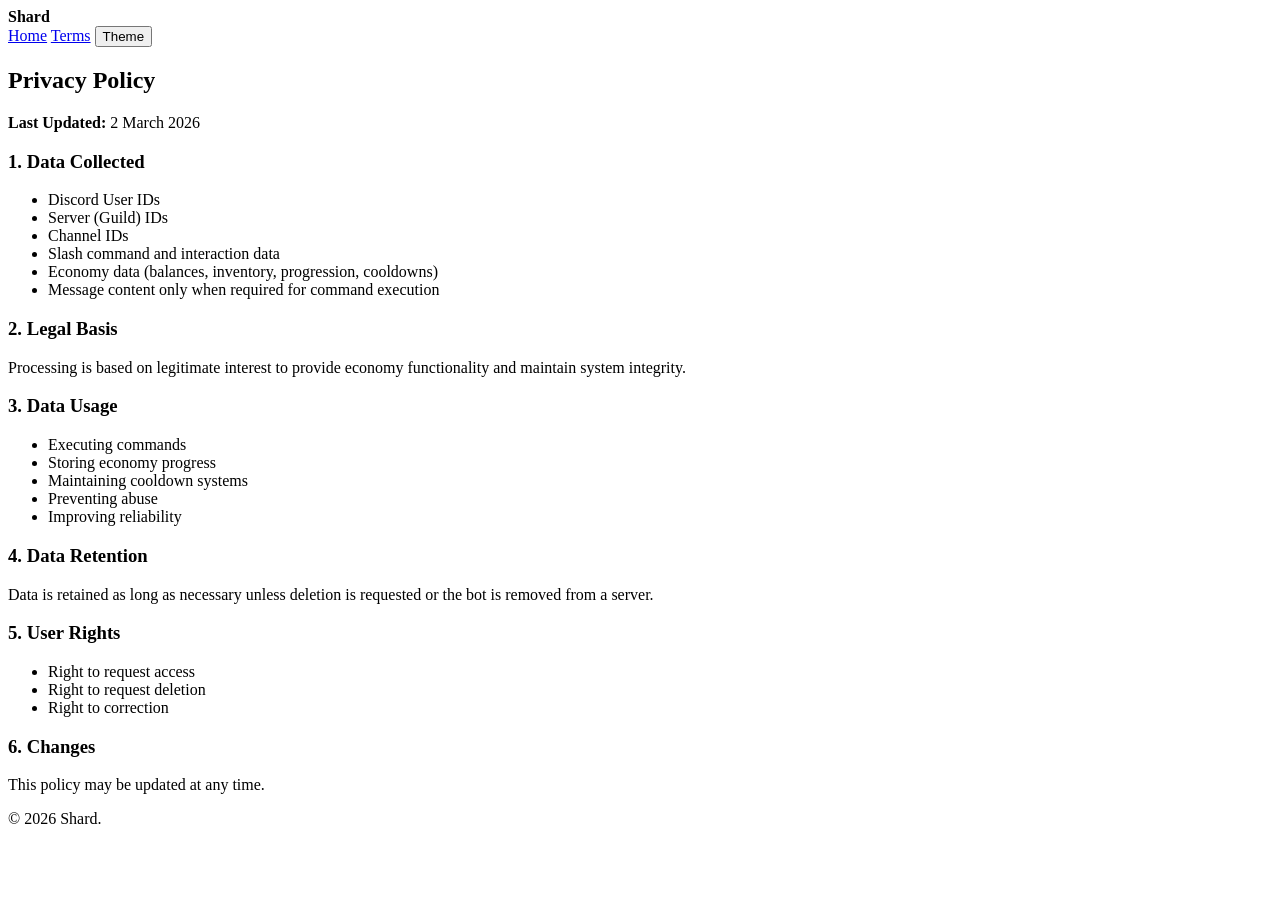
==== privacy.html @ 969f5fff "Add privacy policy page" ====
<!DOCTYPE html>
<html lang="en">
<head>
<meta charset="UTF-8">
<meta name="viewport" content="width=device-width, initial-scale=1.0">
<title>Shard • Privacy Policy</title>
<link rel="stylesheet" href="style.css">
</head>
<body>

<div class="container">
<nav>
    <strong>Shard</strong>
    <div>
        <a href="index.html">Home</a>
        <a href="terms.html">Terms</a>
        <button class="toggle">Theme</button>
    </div>
</nav>

<div class="section">
<div class="card">
<h2>Privacy Policy</h2>
<p><strong>Last Updated:</strong> 2 March 2026</p>

<h3>1. Data Collected</h3>
<ul>
<li>Discord User IDs</li>
<li>Server (Guild) IDs</li>
<li>Channel IDs</li>
<li>Slash command and interaction data</li>
<li>Economy data (balances, inventory, progression, cooldowns)</li>
<li>Message content only when required for command execution</li>
</ul>

<h3>2. Legal Basis</h3>
<p>Processing is based on legitimate interest to provide economy functionality and maintain system integrity.</p>

<h3>3. Data Usage</h3>
<ul>
<li>Executing commands</li>
<li>Storing economy progress</li>
<li>Maintaining cooldown systems</li>
<li>Preventing abuse</li>
<li>Improving reliability</li>
</ul>

<h3>4. Data Retention</h3>
<p>Data is retained as long as necessary unless deletion is requested or the bot is removed from a server.</p>

<h3>5. User Rights</h3>
<ul>
<li>Right to request access</li>
<li>Right to request deletion</li>
<li>Right to correction</li>
</ul>

<h3>6. Changes</h3>
<p>This policy may be updated at any time.</p>
</div>
</div>

<div class="footer">
    © 2026 Shard.
</div>
</div>

<script src="script.js"></script>
</body>
</html>
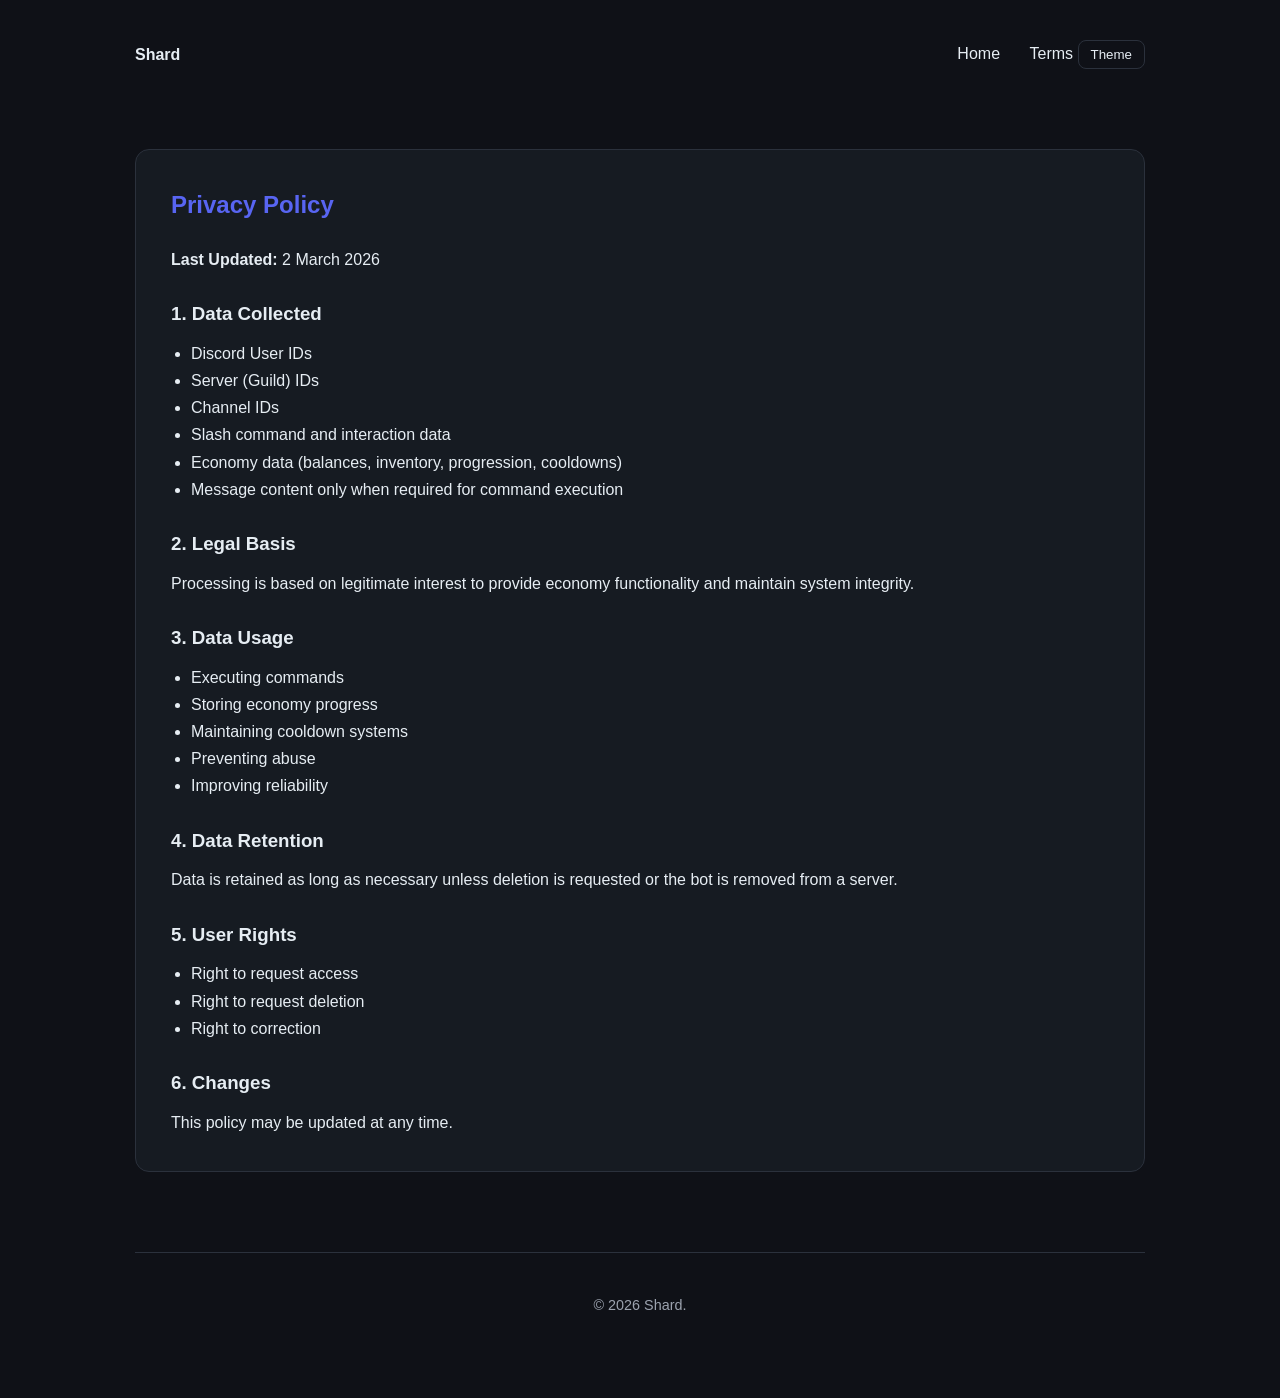
==== commit 05dcee0e: "Update privacy.html" ====
--- a/privacy.html
+++ b/privacy.html
@@ -6,7 +6,7 @@
 <title>Shard • Privacy Policy</title>
 <link rel="stylesheet" href="style.css">
 </head>
-<body>
+<body class="">
 
 <div class="container">
 <nav>
--- a/style.css
+++ b/style.css
@@ -0,0 +1,174 @@
+:root {
+    --bg: #0f1117;
+    --card: #161b22;
+    --text: #e6edf3;
+    --muted: #9ca3af;
+    --accent: #5865F2;
+    --border: #2b313c;
+}
+
+.light {
+    --bg: #ffffff;
+    --card: #f3f4f6;
+    --text: #111827;
+    --muted: #4b5563;
+    --border: #e5e7eb;
+}
+
+* {
+    margin: 0;
+    padding: 0;
+    box-sizing: border-box;
+    font-family: -apple-system, BlinkMacSystemFont, "Segoe UI", Roboto, sans-serif;
+}
+
+body {
+    background: var(--bg);
+    color: var(--text);
+    transition: 0.25s ease;
+    line-height: 1.7;
+}
+
+.container {
+    max-width: 1050px;
+    margin: auto;
+    padding: 40px 20px;
+}
+
+nav {
+    display: flex;
+    justify-content: space-between;
+    align-items: center;
+}
+
+nav a {
+    text-decoration: none;
+    color: var(--text);
+    margin-left: 25px;
+    font-weight: 500;
+}
+
+.toggle {
+    background: none;
+    border: 1px solid var(--border);
+    padding: 6px 12px;
+    border-radius: 8px;
+    cursor: pointer;
+    color: var(--text);
+}
+
+.hero {
+    text-align: center;
+    padding: 100px 20px 80px;
+}
+
+.hero h1 {
+    font-size: 3rem;
+    margin-bottom: 20px;
+}
+
+.hero p {
+    color: var(--muted);
+    max-width: 600px;
+    margin: auto;
+    margin-bottom: 30px;
+}
+
+.buttons a {
+    display: inline-block;
+    padding: 14px 26px;
+    border-radius: 10px;
+    text-decoration: none;
+    font-weight: 600;
+    margin: 8px;
+}
+
+.primary {
+    background: var(--accent);
+    color: white;
+}
+
+.secondary {
+    border: 1px solid var(--border);
+    color: var(--text);
+}
+
+.section {
+    margin-top: 80px;
+}
+
+.card {
+    background: var(--card);
+    border: 1px solid var(--border);
+    padding: 35px;
+    border-radius: 14px;
+    margin-bottom: 30px;
+}
+
+h2 {
+    margin-bottom: 20px;
+    color: var(--accent);
+}
+
+h3 {
+    margin-top: 25px;
+    margin-bottom: 10px;
+}
+
+ul {
+    margin-left: 20px;
+    margin-top: 10px;
+}
+
+.footer {
+    text-align: center;
+    padding: 40px 20px;
+    color: var(--muted);
+    font-size: 0.9rem;
+    border-top: 1px solid var(--border);
+    margin-top: 80px;
+}
+html {
+    scroll-behavior: smooth;
+}
+
+body {
+    opacity: 0;
+    transform: translateY(10px);
+    transition:
+        opacity 0.6s ease,
+        transform 0.6s ease,
+        background 0.25s ease,
+        color 0.25s ease;
+}
+
+body.loaded {
+    opacity: 1;
+    transform: translateY(0);
+}
+
+a,
+button,
+.card,
+.toggle {
+    transition:
+        transform 0.25s ease,
+        background 0.25s ease,
+        border 0.25s ease,
+        color 0.25s ease,
+        box-shadow 0.25s ease;
+}
+
+.buttons a:hover,
+.toggle:hover {
+    transform: translateY(-3px);
+}
+
+.card:hover {
+    transform: translateY(-4px);
+    box-shadow: 0 10px 30px rgba(0,0,0,0.25);
+}
+
+nav a:hover {
+    opacity: 0.7;
+}
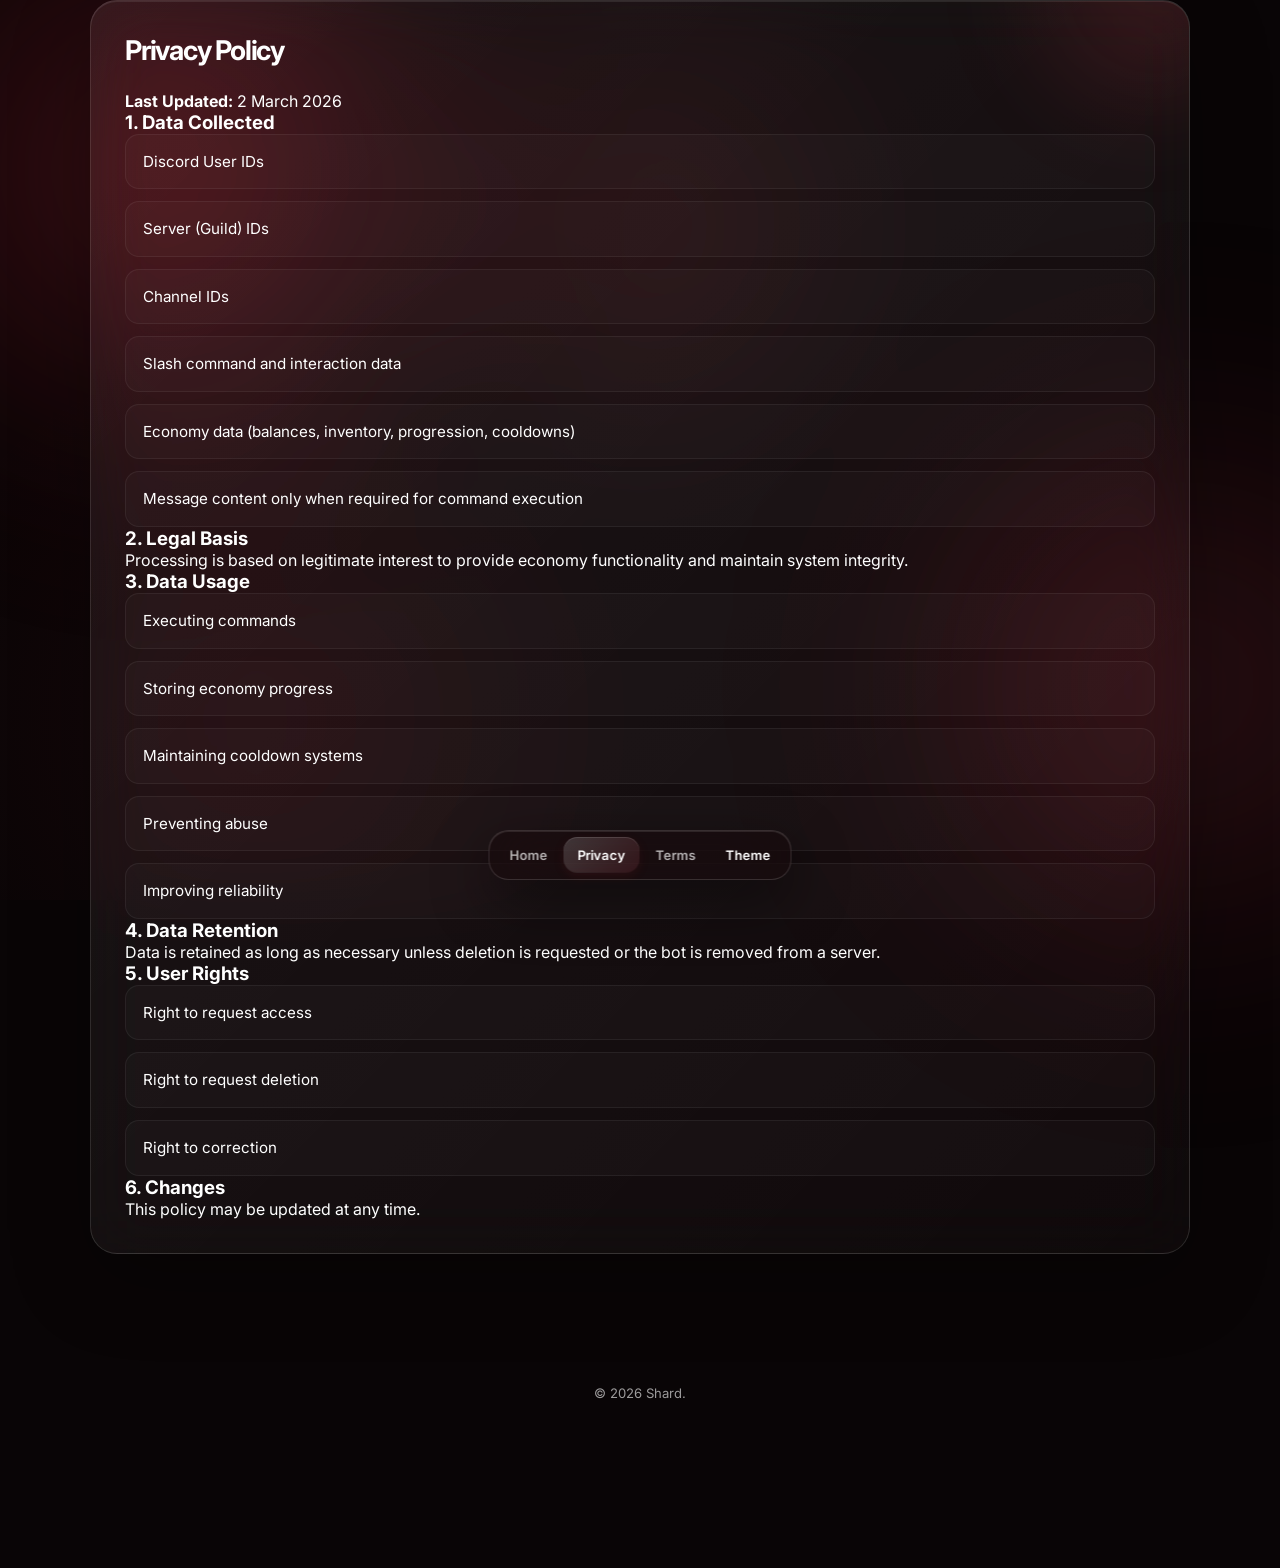
==== commit 211c6695: "Update privacy.html" ====
--- a/privacy.html
+++ b/privacy.html
@@ -11,8 +11,10 @@
 <div class="container">
 <nav>
     <strong>Shard</strong>
+
     <div>
         <a href="index.html">Home</a>
+        <a href="privacy.html">Privacy</a>
         <a href="terms.html">Terms</a>
         <button class="toggle">Theme</button>
     </div>
--- a/style.css
+++ b/style.css
@@ -1,174 +1,1093 @@
-:root {
-    --bg: #0f1117;
-    --card: #161b22;
-    --text: #e6edf3;
-    --muted: #9ca3af;
-    --accent: #5865F2;
-    --border: #2b313c;
-}
-
-.light {
-    --bg: #ffffff;
-    --card: #f3f4f6;
-    --text: #111827;
-    --muted: #4b5563;
-    --border: #e5e7eb;
-}
+@import url('https://fonts.googleapis.com/css2?family=Inter:wght@400;500;600;700;800&display=swap');
 
 * {
+    box-sizing: border-box;
     margin: 0;
     padding: 0;
-    box-sizing: border-box;
-    font-family: -apple-system, BlinkMacSystemFont, "Segoe UI", Roboto, sans-serif;
-}
-
-body {
-    background: var(--bg);
-    color: var(--text);
-    transition: 0.25s ease;
-    line-height: 1.7;
-}
-
-.container {
-    max-width: 1050px;
-    margin: auto;
-    padding: 40px 20px;
-}
-
-nav {
-    display: flex;
-    justify-content: space-between;
-    align-items: center;
-}
-
-nav a {
-    text-decoration: none;
-    color: var(--text);
-    margin-left: 25px;
-    font-weight: 500;
-}
-
-.toggle {
-    background: none;
-    border: 1px solid var(--border);
-    padding: 6px 12px;
-    border-radius: 8px;
-    cursor: pointer;
-    color: var(--text);
-}
-
-.hero {
-    text-align: center;
-    padding: 100px 20px 80px;
-}
-
-.hero h1 {
-    font-size: 3rem;
-    margin-bottom: 20px;
-}
-
-.hero p {
-    color: var(--muted);
-    max-width: 600px;
-    margin: auto;
-    margin-bottom: 30px;
-}
-
-.buttons a {
-    display: inline-block;
-    padding: 14px 26px;
-    border-radius: 10px;
-    text-decoration: none;
-    font-weight: 600;
-    margin: 8px;
-}
-
-.primary {
-    background: var(--accent);
-    color: white;
-}
-
-.secondary {
-    border: 1px solid var(--border);
-    color: var(--text);
-}
-
-.section {
-    margin-top: 80px;
-}
-
-.card {
-    background: var(--card);
-    border: 1px solid var(--border);
-    padding: 35px;
-    border-radius: 14px;
-    margin-bottom: 30px;
-}
-
-h2 {
-    margin-bottom: 20px;
-    color: var(--accent);
-}
-
-h3 {
-    margin-top: 25px;
-    margin-bottom: 10px;
-}
-
-ul {
-    margin-left: 20px;
-    margin-top: 10px;
-}
-
-.footer {
-    text-align: center;
-    padding: 40px 20px;
-    color: var(--muted);
-    font-size: 0.9rem;
-    border-top: 1px solid var(--border);
-    margin-top: 80px;
-}
+}
+
+:root {
+    --bg: #090506;
+
+    --text: #ffffff;
+    --muted: #c1b8ba;
+
+    --accent: #ff4d5f;
+    --accent-2: #ffb0b8;
+    --accent-dark: #b91f32;
+
+    --border: rgba(255, 255, 255, 0.13);
+    --nav-bg: rgba(22, 10, 12, 0.6);
+}
+
+
+/* ================================= */
+/* BASE */
+/* ================================= */
+
 html {
     scroll-behavior: smooth;
 }
 
 body {
+    min-height: 100vh;
+    overflow-x: hidden;
+
+    font-family: "Inter", sans-serif;
+    color: var(--text);
+    background: var(--bg);
+
+    -webkit-font-smoothing: antialiased;
+    text-rendering: optimizeLegibility;
+
+    transition:
+        background 0.6s ease,
+        color 0.6s ease;
+}
+
+
+/* ================================= */
+/* ANIMATED RED BACKGROUND */
+/* ================================= */
+
+body::before,
+body::after {
+    content: "";
+    position: fixed;
+
+    z-index: -3;
+
+    width: 55vw;
+    height: 55vw;
+
+    max-width: 700px;
+    max-height: 700px;
+
+    border-radius: 50%;
+
+    filter: blur(115px);
+
+    opacity: 0.7;
+    pointer-events: none;
+}
+
+body::before {
+    top: -20%;
+    left: -15%;
+
+    background: radial-gradient(
+        circle,
+        rgba(255, 58, 78, 0.42),
+        rgba(186, 30, 48, 0.2) 38%,
+        transparent 70%
+    );
+
+    animation:
+        gradientOne 15s ease-in-out infinite alternate;
+}
+
+body::after {
+    right: -20%;
+    bottom: -15%;
+
+    background: radial-gradient(
+        circle,
+        rgba(255, 110, 126, 0.28),
+        rgba(160, 26, 43, 0.17) 38%,
+        transparent 70%
+    );
+
+    animation:
+        gradientTwo 18s ease-in-out infinite alternate;
+}
+
+body {
+    background-image:
+        radial-gradient(
+            circle at 50% 25%,
+            rgba(255, 65, 84, 0.06),
+            transparent 32%
+        ),
+        radial-gradient(
+            circle at 20% 80%,
+            rgba(194, 29, 48, 0.07),
+            transparent 30%
+        );
+
+    background-attachment: fixed;
+}
+
+
+/* ================================= */
+/* CONTAINER */
+/* ================================= */
+
+.container {
+    width: min(1100px, calc(100% - 32px));
+    margin: auto;
+
+    padding-bottom: 130px;
+}
+
+
+/* ================================= */
+/* HERO */
+/* ================================= */
+
+.hero {
+    position: relative;
+
+    display: flex;
+    flex-direction: column;
+    align-items: center;
+
+    padding: 145px 20px 125px;
+
+    text-align: center;
+}
+
+.hero h1 {
+    font-size: clamp(4rem, 13vw, 8.7rem);
+
+    font-weight: 800;
+    line-height: 0.88;
+
+    letter-spacing: -0.085em;
+
+    background: linear-gradient(
+        135deg,
+        #ffffff 8%,
+        #ffe2e5 48%,
+        #ff6878 100%
+    );
+
+    -webkit-background-clip: text;
+    background-clip: text;
+    color: transparent;
+
+    animation:
+        heroTitleIn 1s 0.15s cubic-bezier(.22,1,.36,1) both,
+        titleGlow 4s 1s ease-in-out infinite alternate;
+}
+
+.hero p {
+    width: min(700px, 100%);
+
+    margin-top: 32px;
+
+    color: #ffffff;
+
+    font-size: clamp(1rem, 1.8vw, 1.12rem);
+    font-weight: 400;
+
+    line-height: 1.75;
+    letter-spacing: -0.01em;
+
+    opacity: 0.86;
+
+    animation:
+        heroFadeIn
+        0.9s
+        0.4s
+        cubic-bezier(.22,1,.36,1)
+        both;
+}
+
+
+/* ================================= */
+/* BUTTONS */
+/* ================================= */
+
+.buttons {
+    display: flex;
+    justify-content: center;
+    align-items: center;
+    flex-wrap: wrap;
+
+    gap: 12px;
+    margin-top: 35px;
+
+    animation:
+        buttonsIn
+        0.9s
+        0.6s
+        cubic-bezier(.22,1,.36,1)
+        both;
+}
+
+.buttons a {
+    position: relative;
+    isolation: isolate;
+    overflow: hidden;
+
+    display: inline-flex;
+    align-items: center;
+    justify-content: center;
+
+    min-width: 145px;
+
+    padding: 14px 21px;
+
+    border-radius: 15px;
+
+    text-decoration: none;
+
+    font-size: 0.92rem;
+    font-weight: 600;
+
+    transition:
+        transform 0.4s cubic-bezier(.22,1,.36,1),
+        box-shadow 0.4s ease,
+        background 0.4s ease;
+}
+
+.buttons a::before {
+    content: "";
+
+    position: absolute;
+    inset: -100%;
+
+    z-index: -1;
+
+    background: linear-gradient(
+        115deg,
+        transparent 35%,
+        rgba(255,255,255,0.42) 50%,
+        transparent 65%
+    );
+
+    transform: translateX(-100%) rotate(8deg);
+
+    transition:
+        transform 0.8s cubic-bezier(.22,1,.36,1);
+}
+
+.buttons a:hover::before {
+    transform: translateX(100%) rotate(8deg);
+}
+
+.primary {
+    color: #ffffff;
+
+    background: linear-gradient(
+        135deg,
+        #ff5868,
+        #d9283d
+    );
+
+    box-shadow:
+        0 8px 30px rgba(255,58,78,0.24),
+        inset 0 1px 0 rgba(255,255,255,0.45);
+}
+
+.secondary {
+    color: #ffffff;
+
+    background: rgba(255,255,255,0.055);
+
+    border: 1px solid var(--border);
+
+    backdrop-filter: blur(18px);
+    -webkit-backdrop-filter: blur(18px);
+
+    box-shadow:
+        0 8px 30px rgba(0,0,0,0.18),
+        inset 0 1px 0 rgba(255,255,255,0.08);
+}
+
+.buttons a:hover {
+    transform: translateY(-6px) scale(1.025);
+}
+
+.buttons a:active {
+    transform: translateY(-1px) scale(0.98);
+}
+
+
+/* ================================= */
+/* CARDS */
+/* ================================= */
+
+.section {
+    padding-bottom: 105px;
+}
+
+.card {
+    position: relative;
+    overflow: hidden;
+
+    padding: 34px;
+
+    border: 1px solid var(--border);
+    border-radius: 27px;
+
+    background:
+        linear-gradient(
+            135deg,
+            rgba(255,255,255,0.075),
+            rgba(255,255,255,0.025)
+        );
+
+    backdrop-filter: blur(30px) saturate(155%);
+    -webkit-backdrop-filter: blur(30px) saturate(155%);
+
+    box-shadow:
+        0 25px 80px rgba(0,0,0,0.3),
+        inset 0 1px 0 rgba(255,255,255,0.09);
+
     opacity: 0;
-    transform: translateY(10px);
+    transform: translateY(45px) scale(0.95);
+
+    transition:
+        opacity 0.9s cubic-bezier(.22,1,.36,1),
+        transform 0.9s cubic-bezier(.22,1,.36,1),
+        border-color 0.4s ease,
+        box-shadow 0.4s ease;
+}
+
+.card.visible {
+    opacity: 1;
+    transform: translateY(0) scale(1);
+}
+
+.card:hover {
+    transform: translateY(-7px) scale(1.005);
+
+    border-color: rgba(255, 92, 109, 0.25);
+
+    box-shadow:
+        0 35px 90px rgba(0,0,0,0.4),
+        inset 0 1px 0 rgba(255,255,255,0.12);
+}
+
+.card::before {
+    content: "";
+
+    position: absolute;
+
+    width: 230px;
+    height: 230px;
+
+    top: -130px;
+    right: -80px;
+
+    border-radius: 50%;
+
+    background: rgba(255, 67, 87, 0.12);
+
+    filter: blur(50px);
+
+    animation:
+        cardGlow 7s ease-in-out infinite alternate;
+}
+
+.card h2 {
+    position: relative;
+
+    margin-bottom: 23px;
+
+    color: #ffffff;
+
+    font-size: clamp(1.45rem,3vw,1.7rem);
+    font-weight: 700;
+    line-height: 1.2;
+
+    letter-spacing: -0.045em;
+}
+
+.card ul {
+    position: relative;
+
+    display: grid;
+    gap: 12px;
+
+    list-style: none;
+}
+
+.card li {
+    padding: 15px 17px;
+
+    color: #ffffff;
+
+    border: 1px solid rgba(255,255,255,0.06);
+    border-radius: 14px;
+
+    background: rgba(255,255,255,0.025);
+
+    font-size: 0.95rem;
+    line-height: 1.55;
+
+    opacity: 0;
+    transform: translateX(-20px);
+
     transition:
         opacity 0.6s ease,
-        transform 0.6s ease,
-        background 0.25s ease,
-        color 0.25s ease;
-}
-
-body.loaded {
+        transform 0.6s cubic-bezier(.22,1,.36,1),
+        background 0.3s ease;
+}
+
+.card.visible li {
     opacity: 1;
+    transform: translateX(0);
+}
+
+.card.visible li:nth-child(1) {
+    transition-delay: 0.12s;
+}
+
+.card.visible li:nth-child(2) {
+    transition-delay: 0.2s;
+}
+
+.card.visible li:nth-child(3) {
+    transition-delay: 0.28s;
+}
+
+.card.visible li:nth-child(4) {
+    transition-delay: 0.36s;
+}
+
+.card.visible li:nth-child(5) {
+    transition-delay: 0.44s;
+}
+
+.card li:hover {
+    background: rgba(255,255,255,0.07);
+    transform: translateX(7px);
+}
+
+
+/* ================================= */
+/* LEGAL PAGES */
+/* ================================= */
+
+.legal-content {
+    padding-top: 120px;
+    padding-bottom: 100px;
+
+    animation:
+        legalIn
+        .8s
+        cubic-bezier(.22,1,.36,1)
+        both;
+}
+
+.legal-content h1 {
+    margin-bottom: 34px;
+
+    color: #ffffff;
+
+    font-size: clamp(2.4rem,7vw,4.5rem);
+    line-height: 1;
+
+    letter-spacing: -0.06em;
+}
+
+.legal-content h2 {
+    margin-top: 46px;
+    margin-bottom: 16px;
+
+    color: #ffffff;
+
+    font-size: 1.3rem;
+    line-height: 1.3;
+
+    letter-spacing: -0.025em;
+}
+
+.legal-content h3 {
+    margin-top: 32px;
+    margin-bottom: 12px;
+
+    color: #ffffff;
+
+    font-size: 1.05rem;
+}
+
+.legal-content p {
+    margin: 0;
+
+    color: #ffffff;
+
+    font-size: 0.98rem;
+    line-height: 1.85;
+
+    opacity: 0.88;
+}
+
+.legal-content p + p {
+    margin-top: 20px;
+}
+
+.legal-content ul,
+.legal-content ol {
+    margin-top: 18px;
+    padding-left: 24px;
+
+    color: #ffffff;
+
+    line-height: 1.85;
+    opacity: 0.88;
+}
+
+.legal-content li + li {
+    margin-top: 10px;
+}
+
+.legal-content > * + * {
+    margin-top: 20px;
+}
+
+.legal-content h2 + p,
+.legal-content h3 + p {
+    margin-top: 0;
+}
+
+
+/* ================================= */
+/* IOS STYLE BOTTOM BAR */
+/* ================================= */
+
+nav {
+    position: fixed;
+
+    left: 50%;
+    bottom: 20px;
+
+    z-index: 100;
+
+    width: max-content;
+    max-width: calc(100% - 24px);
+
+    padding: 6px;
+
+    transform: translateX(-50%);
+
+    border: 1px solid rgba(255,255,255,0.14);
+    border-radius: 20px;
+
+    background: var(--nav-bg);
+
+    backdrop-filter:
+        blur(30px)
+        saturate(180%);
+
+    -webkit-backdrop-filter:
+        blur(30px)
+        saturate(180%);
+
+    box-shadow:
+        0 20px 60px rgba(0,0,0,0.48),
+        inset 0 1px 0 rgba(255,255,255,0.1);
+
+    animation:
+        navBottomIn
+        .9s
+        .2s
+        cubic-bezier(.22,1,.36,1)
+        both;
+
+    touch-action: none;
+
+    user-select: none;
+    -webkit-user-select: none;
+}
+
+nav strong {
+    display: none;
+}
+
+nav > div {
+    position: relative;
+
+    display: flex;
+    align-items: center;
+
+    gap: 2px;
+}
+
+
+/* Slider */
+
+nav > div::before {
+    content: "";
+
+    position: absolute;
+
+    top: 0;
+    left: var(--slider-left, 0px);
+
+    width: var(--slider-width, 0px);
+    height: 100%;
+
+    border-radius: 14px;
+
+    background:
+        linear-gradient(
+            135deg,
+            rgba(255,255,255,0.17),
+            rgba(255,90,110,0.12)
+        );
+
+    box-shadow:
+        inset 0 1px 0 rgba(255,255,255,0.12),
+        inset 0 -1px 0 rgba(0,0,0,0.12),
+        0 3px 12px rgba(255,50,70,0.08);
+
+    transition:
+        left .5s cubic-bezier(.22,1,.36,1),
+        width .5s cubic-bezier(.22,1,.36,1),
+        transform .28s cubic-bezier(.22,1,.36,1);
+}
+
+nav.dragging > div::before {
+    transition:
+        left .045s linear,
+        width .045s linear;
+
+    transform: scaleY(.87);
+}
+
+nav.dragging {
+    box-shadow:
+        0 24px 65px rgba(0,0,0,.55),
+        0 0 30px rgba(255,50,70,.08),
+        inset 0 1px 0 rgba(255,255,255,.12);
+}
+
+nav a,
+.toggle {
+    position: relative;
+    z-index: 2;
+
+    padding: 10px 14px;
+
+    border: 0;
+    border-radius: 14px;
+
+    outline: none;
+
+    color: #ffffff;
+    background: transparent;
+
+    font-family: inherit;
+    font-size: .82rem;
+    font-weight: 600;
+
+    text-decoration: none;
+
+    white-space: nowrap;
+
+    cursor: pointer;
+
+    -webkit-tap-highlight-color: transparent;
+
+    transition:
+        color .25s ease,
+        transform .25s cubic-bezier(.22,1,.36,1);
+}
+
+nav a {
+    opacity: .68;
+}
+
+nav a.active {
+    color: #ffffff;
+    opacity: 1;
+}
+
+nav a:hover,
+.toggle:hover {
+    color: #ffffff;
+}
+
+
+/* ================================= */
+/* PAGE TRANSITION */
+/* ================================= */
+
+body.page-leaving {
+    pointer-events: none;
+}
+
+body.page-leaving .container {
+    animation:
+        pageOut
+        .42s
+        cubic-bezier(.55,0,.9,.35)
+        forwards;
+}
+
+
+/* ================================= */
+/* FOOTER */
+/* ================================= */
+
+.footer {
+    padding: 25px 0 35px;
+
+    text-align: center;
+
+    color: #ffffff;
+
+    font-size: .82rem;
+    line-height: 1.5;
+
+    opacity: 0.58;
+
+    transform: translateY(20px);
+
+    transition:
+        opacity .8s ease,
+        transform .8s ease;
+}
+
+.footer.visible {
+    opacity: 0.6;
     transform: translateY(0);
 }
 
-a,
-button,
-.card,
-.toggle {
-    transition:
-        transform 0.25s ease,
-        background 0.25s ease,
-        border 0.25s ease,
-        color 0.25s ease,
-        box-shadow 0.25s ease;
-}
-
-.buttons a:hover,
-.toggle:hover {
-    transform: translateY(-3px);
-}
-
-.card:hover {
-    transform: translateY(-4px);
-    box-shadow: 0 10px 30px rgba(0,0,0,0.25);
-}
-
-nav a:hover {
-    opacity: 0.7;
+
+/* ================================= */
+/* LIGHT THEME */
+/* ================================= */
+
+body.light {
+    --bg: #f8eded;
+    --text: #ffffff;
+    --muted: #ffffff;
+
+    --accent: #d92f45;
+    --accent-2: #ff9aa6;
+    --accent-dark: #9d172a;
+
+    --border: rgba(255,255,255,0.7);
+    --nav-bg: rgba(92, 25, 32, 0.32);
+
+    color: #ffffff;
+
+    background:
+        radial-gradient(
+            circle at 50% 25%,
+            rgba(255,70,90,.15),
+            transparent 35%
+        ),
+        #210b0f;
+}
+
+body.light::before {
+    background:
+        radial-gradient(
+            circle,
+            rgba(255,80,100,.4),
+            rgba(190,30,50,.14) 40%,
+            transparent 70%
+        );
+}
+
+body.light::after {
+    background:
+        radial-gradient(
+            circle,
+            rgba(255,170,180,.42),
+            rgba(160,40,55,.15) 40%,
+            transparent 70%
+        );
+}
+
+body.light .hero h1 {
+    background: linear-gradient(
+        135deg,
+        #ffffff,
+        #ffd8dd 48%,
+        #ff8b99
+    );
+
+    -webkit-background-clip: text;
+    background-clip: text;
+}
+
+body.light .card {
+    background:
+        linear-gradient(
+            135deg,
+            rgba(255,255,255,.12),
+            rgba(255,255,255,.055)
+        );
+}
+
+body.light nav > div::before {
+    background:
+        linear-gradient(
+            135deg,
+            rgba(255,255,255,.2),
+            rgba(255,95,115,.12)
+        );
+}
+
+
+/* ================================= */
+/* KEYFRAMES */
+/* ================================= */
+
+@keyframes navBottomIn {
+    from {
+        opacity: 0;
+        transform:
+            translate(-50%,35px)
+            scale(.9);
+    }
+
+    to {
+        opacity: 1;
+        transform:
+            translate(-50%,0)
+            scale(1);
+    }
+}
+
+@keyframes heroTitleIn {
+    from {
+        opacity: 0;
+        transform:
+            translateY(45px)
+            scale(.9);
+
+        filter: blur(10px);
+    }
+
+    to {
+        opacity: 1;
+        transform:
+            translateY(0)
+            scale(1);
+
+        filter: blur(0);
+    }
+}
+
+@keyframes heroFadeIn {
+    from {
+        opacity: 0;
+        transform: translateY(22px);
+        filter: blur(5px);
+    }
+
+    to {
+        opacity: .86;
+        transform: translateY(0);
+        filter: blur(0);
+    }
+}
+
+@keyframes buttonsIn {
+    from {
+        opacity: 0;
+        transform:
+            translateY(25px)
+            scale(.95);
+    }
+
+    to {
+        opacity: 1;
+        transform:
+            translateY(0)
+            scale(1);
+    }
+}
+
+@keyframes legalIn {
+    from {
+        opacity: 0;
+        transform:
+            translateY(25px)
+            scale(.985);
+
+        filter: blur(5px);
+    }
+
+    to {
+        opacity: 1;
+        transform:
+            translateY(0)
+            scale(1);
+
+        filter: blur(0);
+    }
+}
+
+@keyframes titleGlow {
+    from {
+        filter:
+            drop-shadow(
+                0 0 0
+                rgba(255,60,80,0)
+            );
+    }
+
+    to {
+        filter:
+            drop-shadow(
+                0 0 38px
+                rgba(255,60,80,.2)
+            );
+    }
+}
+
+@keyframes gradientOne {
+    0% {
+        transform:
+            translate(0,0)
+            scale(1);
+    }
+
+    35% {
+        transform:
+            translate(20vw,10vh)
+            scale(1.15);
+    }
+
+    70% {
+        transform:
+            translate(5vw,35vh)
+            scale(.9);
+    }
+
+    100% {
+        transform:
+            translate(25vw,20vh)
+            scale(1.12);
+    }
+}
+
+@keyframes gradientTwo {
+    0% {
+        transform:
+            translate(0,0)
+            scale(1);
+    }
+
+    40% {
+        transform:
+            translate(-20vw,-15vh)
+            scale(1.2);
+    }
+
+    75% {
+        transform:
+            translate(-5vw,-30vh)
+            scale(.95);
+    }
+
+    100% {
+        transform:
+            translate(-25vw,-10vh)
+            scale(1.1);
+    }
+}
+
+@keyframes cardGlow {
+    from {
+        transform: translate(0,0);
+        opacity: .6;
+    }
+
+    to {
+        transform: translate(-50px,35px);
+        opacity: 1;
+    }
+}
+
+@keyframes pageOut {
+    from {
+        opacity: 1;
+        transform: translateY(0);
+    }
+
+    to {
+        opacity: 0;
+        transform: translateY(-12px);
+    }
+}
+
+
+/* ================================= */
+/* MOBILE */
+/* ================================= */
+
+@media (max-width: 600px) {
+
+    .container {
+        width: min(100% - 20px, 1100px);
+        padding-bottom: 120px;
+    }
+
+    .hero {
+        padding: 115px 8px 90px;
+    }
+
+    .hero h1 {
+        font-size: clamp(4rem,22vw,6rem);
+    }
+
+    .hero p {
+        font-size: .96rem;
+        line-height: 1.7;
+    }
+
+    .buttons {
+        width: 100%;
+        flex-direction: column;
+    }
+
+    .buttons a {
+        width: 100%;
+    }
+
+    .card {
+        padding: 24px;
+        border-radius: 22px;
+    }
+
+    .legal-content {
+        padding-top: 90px;
+    }
+
+    .legal-content h1 {
+        margin-bottom: 28px;
+    }
+
+    .legal-content h2 {
+        margin-top: 38px;
+    }
+
+    nav {
+        bottom: 13px;
+    }
+
+    nav a,
+    .toggle {
+        padding: 9px 10px;
+        font-size: .74rem;
+    }
+}
+
+
+/* ================================= */
+/* REDUCED MOTION */
+/* ================================= */
+
+@media (prefers-reduced-motion: reduce) {
+
+    html {
+        scroll-behavior: auto;
+    }
+
+    *,
+    *::before,
+    *::after {
+        animation-duration: .01ms !important;
+        animation-iteration-count: 1 !important;
+        transition-duration: .01ms !important;
+    }
 }
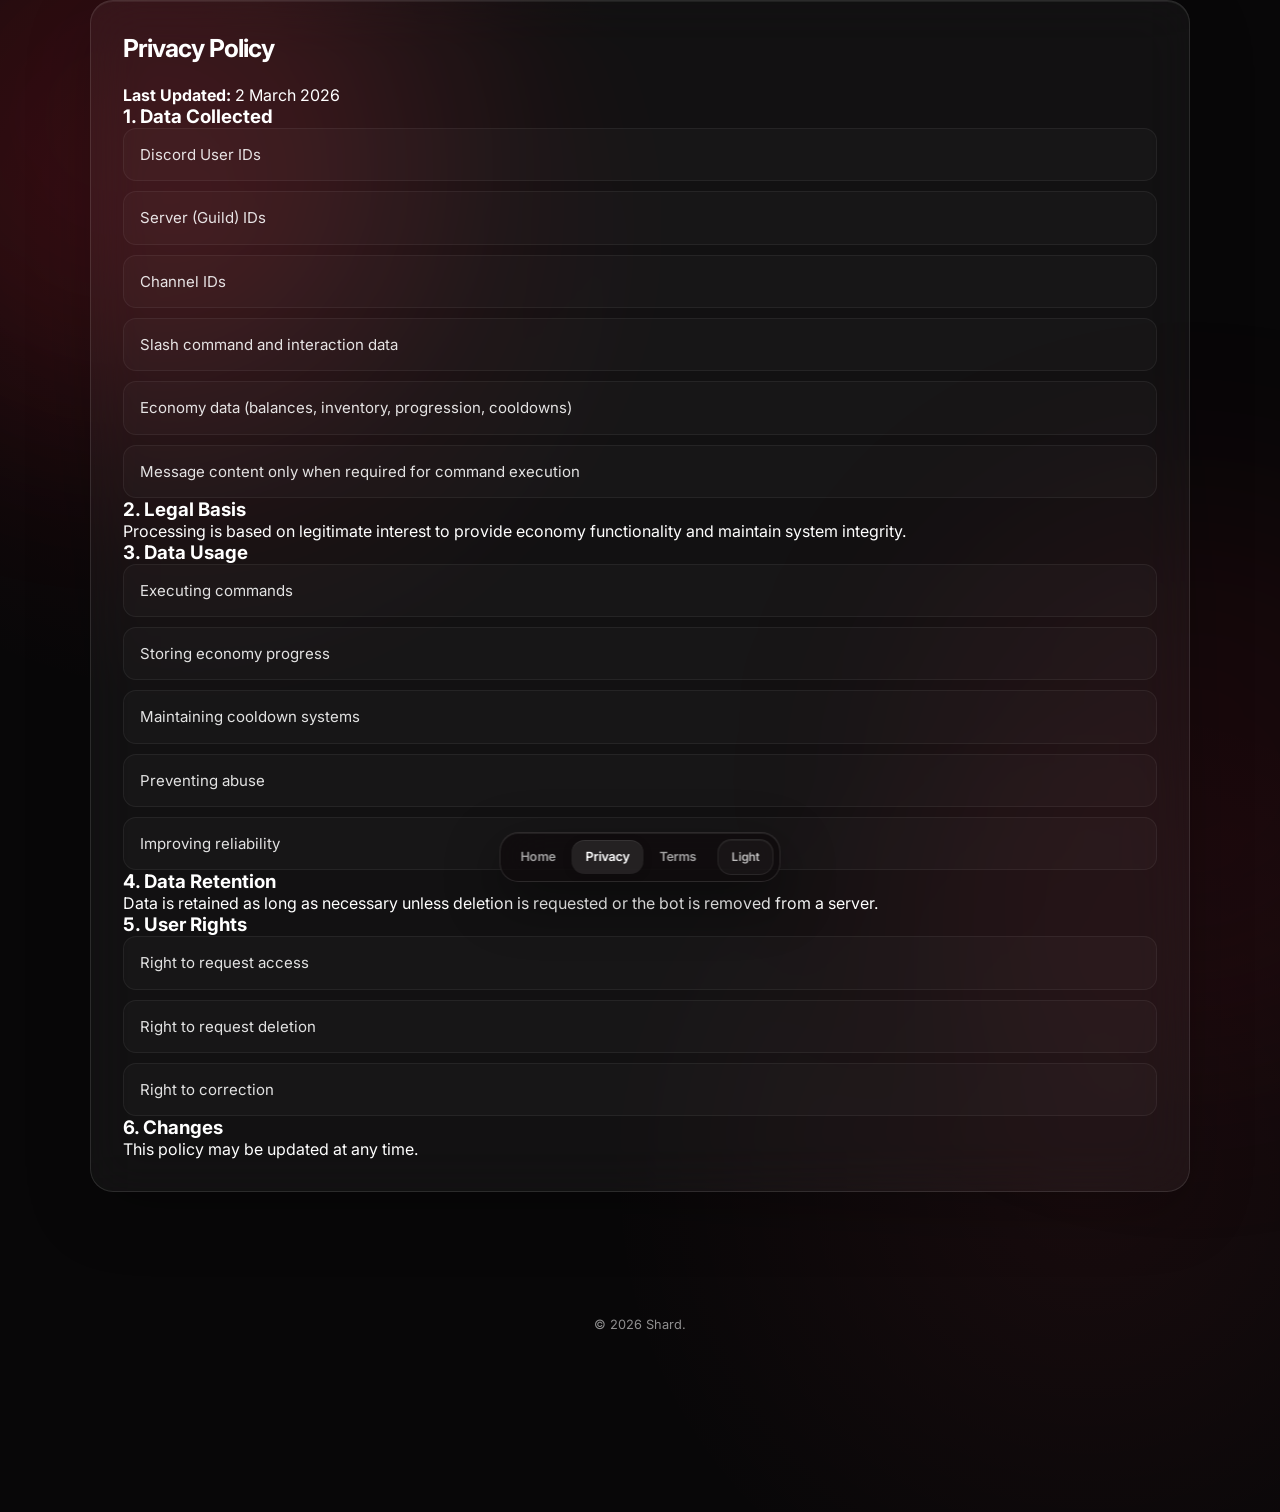
==== commit 034b3a79: "Update privacy.html" ====
--- a/privacy.html
+++ b/privacy.html
@@ -12,11 +12,14 @@
 <nav>
     <strong>Shard</strong>
 
-    <div>
+    <div class="nav-pages">
         <a href="index.html">Home</a>
         <a href="privacy.html">Privacy</a>
         <a href="terms.html">Terms</a>
-        <button class="toggle">Theme</button>
+    </div>
+
+    <div class="theme-pill">
+        <button class="theme-button">Light</button>
     </div>
 </nav>
 
--- a/style.css
+++ b/style.css
@@ -7,23 +7,22 @@
 }
 
 :root {
-    --bg: #090506;
+    --bg: #080708;
+    --surface: rgba(255, 255, 255, 0.045);
+    --surface-hover: rgba(255, 255, 255, 0.075);
+    --border: rgba(255, 255, 255, 0.11);
 
     --text: #ffffff;
-    --muted: #c1b8ba;
-
-    --accent: #ff4d5f;
-    --accent-2: #ffb0b8;
-    --accent-dark: #b91f32;
-
-    --border: rgba(255, 255, 255, 0.13);
-    --nav-bg: rgba(22, 10, 12, 0.6);
-}
-
-
-/* ================================= */
-/* BASE */
-/* ================================= */
+    --muted: rgba(255, 255, 255, 0.72);
+
+    --red: #ff465a;
+    --red-light: #ff8d9a;
+    --red-dark: #c52539;
+
+    --nav-bg: rgba(15, 11, 12, 0.72);
+
+    --ease: cubic-bezier(.22, 1, .36, 1);
+}
 
 html {
     scroll-behavior: smooth;
@@ -33,191 +32,165 @@
     min-height: 100vh;
     overflow-x: hidden;
 
+    color: var(--text);
     font-family: "Inter", sans-serif;
-    color: var(--text);
-    background: var(--bg);
+
+    background:
+        radial-gradient(
+            circle at 15% 15%,
+            rgba(255, 58, 78, 0.10),
+            transparent 28%
+        ),
+        radial-gradient(
+            circle at 85% 78%,
+            rgba(255, 78, 96, 0.07),
+            transparent 30%
+        ),
+        var(--bg);
 
     -webkit-font-smoothing: antialiased;
     text-rendering: optimizeLegibility;
 
     transition:
-        background 0.6s ease,
-        color 0.6s ease;
-}
-
-
-/* ================================= */
-/* ANIMATED RED BACKGROUND */
-/* ================================= */
+        background .45s ease,
+        color .45s ease;
+}
 
 body::before,
 body::after {
     content: "";
     position: fixed;
-
-    z-index: -3;
-
-    width: 55vw;
-    height: 55vw;
-
-    max-width: 700px;
-    max-height: 700px;
+    z-index: -2;
+
+    width: 44vw;
+    height: 44vw;
+
+    max-width: 620px;
+    max-height: 620px;
 
     border-radius: 50%;
+    pointer-events: none;
 
     filter: blur(115px);
-
-    opacity: 0.7;
-    pointer-events: none;
+    opacity: .55;
 }
 
 body::before {
-    top: -20%;
-    left: -15%;
-
-    background: radial-gradient(
-        circle,
-        rgba(255, 58, 78, 0.42),
-        rgba(186, 30, 48, 0.2) 38%,
-        transparent 70%
-    );
+    top: -18%;
+    left: -12%;
+
+    background: rgba(255, 45, 66, .22);
 
     animation:
-        gradientOne 15s ease-in-out infinite alternate;
+        floatRedOne
+        17s
+        ease-in-out
+        infinite alternate;
 }
 
 body::after {
-    right: -20%;
-    bottom: -15%;
-
-    background: radial-gradient(
-        circle,
-        rgba(255, 110, 126, 0.28),
-        rgba(160, 26, 43, 0.17) 38%,
-        transparent 70%
-    );
+    right: -15%;
+    bottom: -18%;
+
+    background: rgba(205, 35, 55, .16);
 
     animation:
-        gradientTwo 18s ease-in-out infinite alternate;
-}
-
-body {
-    background-image:
-        radial-gradient(
-            circle at 50% 25%,
-            rgba(255, 65, 84, 0.06),
-            transparent 32%
-        ),
-        radial-gradient(
-            circle at 20% 80%,
-            rgba(194, 29, 48, 0.07),
-            transparent 30%
-        );
-
-    background-attachment: fixed;
-}
-
-
-/* ================================= */
-/* CONTAINER */
-/* ================================= */
+        floatRedTwo
+        20s
+        ease-in-out
+        infinite alternate;
+}
 
 .container {
     width: min(1100px, calc(100% - 32px));
     margin: auto;
-
-    padding-bottom: 130px;
-}
-
-
-/* ================================= */
-/* HERO */
-/* ================================= */
+    padding-bottom: 145px;
+}
+
+
+/* =========================================
+   HERO
+========================================= */
 
 .hero {
-    position: relative;
+    min-height: 760px;
 
     display: flex;
     flex-direction: column;
+    justify-content: center;
     align-items: center;
 
-    padding: 145px 20px 125px;
+    padding: 120px 20px 100px;
 
     text-align: center;
 }
 
 .hero h1 {
-    font-size: clamp(4rem, 13vw, 8.7rem);
-
+    font-size: clamp(4.2rem, 13vw, 8.5rem);
     font-weight: 800;
-    line-height: 0.88;
-
-    letter-spacing: -0.085em;
-
-    background: linear-gradient(
-        135deg,
-        #ffffff 8%,
-        #ffe2e5 48%,
-        #ff6878 100%
-    );
+    line-height: .9;
+    letter-spacing: -.085em;
+
+    background:
+        linear-gradient(
+            135deg,
+            #ffffff 10%,
+            #ffffff 48%,
+            #ff737f 100%
+        );
 
     -webkit-background-clip: text;
     background-clip: text;
     color: transparent;
 
     animation:
-        heroTitleIn 1s 0.15s cubic-bezier(.22,1,.36,1) both,
-        titleGlow 4s 1s ease-in-out infinite alternate;
+        heroIn
+        .9s
+        var(--ease)
+        both;
 }
 
 .hero p {
-    width: min(700px, 100%);
-
-    margin-top: 32px;
-
-    color: #ffffff;
-
-    font-size: clamp(1rem, 1.8vw, 1.12rem);
-    font-weight: 400;
-
-    line-height: 1.75;
-    letter-spacing: -0.01em;
-
-    opacity: 0.86;
+    width: min(680px, 100%);
+
+    margin-top: 30px;
+
+    color: var(--muted);
+
+    font-size: clamp(.98rem, 1.7vw, 1.08rem);
+    line-height: 1.8;
+    letter-spacing: -.01em;
 
     animation:
-        heroFadeIn
-        0.9s
-        0.4s
-        cubic-bezier(.22,1,.36,1)
+        fadeUp
+        .8s
+        .18s
+        var(--ease)
         both;
 }
 
 
-/* ================================= */
-/* BUTTONS */
-/* ================================= */
+/* =========================================
+   BUTTONS
+========================================= */
 
 .buttons {
     display: flex;
     justify-content: center;
-    align-items: center;
-    flex-wrap: wrap;
-
     gap: 12px;
-    margin-top: 35px;
+
+    margin-top: 34px;
 
     animation:
-        buttonsIn
-        0.9s
-        0.6s
-        cubic-bezier(.22,1,.36,1)
+        fadeUp
+        .8s
+        .3s
+        var(--ease)
         both;
 }
 
 .buttons a {
     position: relative;
-    isolation: isolate;
     overflow: hidden;
 
     display: inline-flex;
@@ -225,281 +198,275 @@
     justify-content: center;
 
     min-width: 145px;
-
-    padding: 14px 21px;
-
-    border-radius: 15px;
-
+    padding: 13px 20px;
+
+    border-radius: 14px;
+
+    color: #fff;
     text-decoration: none;
 
-    font-size: 0.92rem;
+    font-size: .9rem;
     font-weight: 600;
 
     transition:
-        transform 0.4s cubic-bezier(.22,1,.36,1),
-        box-shadow 0.4s ease,
-        background 0.4s ease;
+        transform .3s var(--ease),
+        box-shadow .3s ease,
+        background .3s ease;
 }
 
 .buttons a::before {
     content: "";
 
     position: absolute;
-    inset: -100%;
-
-    z-index: -1;
-
-    background: linear-gradient(
-        115deg,
-        transparent 35%,
-        rgba(255,255,255,0.42) 50%,
-        transparent 65%
-    );
-
-    transform: translateX(-100%) rotate(8deg);
+    inset: 0;
+
+    background:
+        linear-gradient(
+            110deg,
+            transparent 25%,
+            rgba(255,255,255,.22) 50%,
+            transparent 75%
+        );
+
+    transform: translateX(-120%);
 
     transition:
-        transform 0.8s cubic-bezier(.22,1,.36,1);
+        transform .7s var(--ease);
 }
 
 .buttons a:hover::before {
-    transform: translateX(100%) rotate(8deg);
+    transform: translateX(120%);
+}
+
+.buttons a:hover {
+    transform: translateY(-4px);
+}
+
+.buttons a:active {
+    transform: scale(.97);
 }
 
 .primary {
-    color: #ffffff;
-
-    background: linear-gradient(
-        135deg,
-        #ff5868,
-        #d9283d
-    );
+    background:
+        linear-gradient(
+            135deg,
+            #ff5265,
+            #d82c40
+        );
 
     box-shadow:
-        0 8px 30px rgba(255,58,78,0.24),
-        inset 0 1px 0 rgba(255,255,255,0.45);
+        0 9px 28px rgba(255,56,77,.18),
+        inset 0 1px 0 rgba(255,255,255,.35);
 }
 
 .secondary {
-    color: #ffffff;
-
-    background: rgba(255,255,255,0.055);
-
     border: 1px solid var(--border);
+
+    background: rgba(255,255,255,.045);
 
     backdrop-filter: blur(18px);
     -webkit-backdrop-filter: blur(18px);
 
     box-shadow:
-        0 8px 30px rgba(0,0,0,0.18),
-        inset 0 1px 0 rgba(255,255,255,0.08);
-}
-
-.buttons a:hover {
-    transform: translateY(-6px) scale(1.025);
-}
-
-.buttons a:active {
-    transform: translateY(-1px) scale(0.98);
-}
-
-
-/* ================================= */
-/* CARDS */
-/* ================================= */
+        0 9px 28px rgba(0,0,0,.18),
+        inset 0 1px 0 rgba(255,255,255,.07);
+}
+
+.secondary:hover {
+    background: rgba(255,255,255,.075);
+}
+
+
+/* =========================================
+   CARDS
+========================================= */
 
 .section {
-    padding-bottom: 105px;
+    padding-bottom: 100px;
 }
 
 .card {
     position: relative;
     overflow: hidden;
 
-    padding: 34px;
+    padding: 32px;
 
     border: 1px solid var(--border);
-    border-radius: 27px;
-
-    background:
-        linear-gradient(
-            135deg,
-            rgba(255,255,255,0.075),
-            rgba(255,255,255,0.025)
-        );
-
-    backdrop-filter: blur(30px) saturate(155%);
-    -webkit-backdrop-filter: blur(30px) saturate(155%);
+    border-radius: 23px;
+
+    background:
+        rgba(255,255,255,.042);
+
+    backdrop-filter: blur(26px);
+    -webkit-backdrop-filter: blur(26px);
 
     box-shadow:
-        0 25px 80px rgba(0,0,0,0.3),
-        inset 0 1px 0 rgba(255,255,255,0.09);
+        0 20px 65px rgba(0,0,0,.24),
+        inset 0 1px 0 rgba(255,255,255,.065);
 
     opacity: 0;
-    transform: translateY(45px) scale(0.95);
+
+    transform:
+        translateY(35px)
+        scale(.97);
 
     transition:
-        opacity 0.9s cubic-bezier(.22,1,.36,1),
-        transform 0.9s cubic-bezier(.22,1,.36,1),
-        border-color 0.4s ease,
-        box-shadow 0.4s ease;
+        opacity .75s var(--ease),
+        transform .75s var(--ease),
+        border-color .3s ease,
+        background .3s ease,
+        box-shadow .3s ease;
 }
 
 .card.visible {
     opacity: 1;
-    transform: translateY(0) scale(1);
+
+    transform:
+        translateY(0)
+        scale(1);
 }
 
 .card:hover {
-    transform: translateY(-7px) scale(1.005);
-
-    border-color: rgba(255, 92, 109, 0.25);
+    border-color:
+        rgba(255,81,99,.2);
+
+    background:
+        rgba(255,255,255,.052);
 
     box-shadow:
-        0 35px 90px rgba(0,0,0,0.4),
-        inset 0 1px 0 rgba(255,255,255,0.12);
-}
-
-.card::before {
-    content: "";
-
-    position: absolute;
-
-    width: 230px;
-    height: 230px;
-
-    top: -130px;
-    right: -80px;
-
-    border-radius: 50%;
-
-    background: rgba(255, 67, 87, 0.12);
-
-    filter: blur(50px);
-
-    animation:
-        cardGlow 7s ease-in-out infinite alternate;
+        0 28px 75px rgba(0,0,0,.3),
+        inset 0 1px 0 rgba(255,255,255,.08);
 }
 
 .card h2 {
-    position: relative;
-
-    margin-bottom: 23px;
-
-    color: #ffffff;
-
-    font-size: clamp(1.45rem,3vw,1.7rem);
+    color: #fff;
+
+    margin-bottom: 21px;
+
+    font-size: 1.55rem;
     font-weight: 700;
-    line-height: 1.2;
-
-    letter-spacing: -0.045em;
+    line-height: 1.25;
+
+    letter-spacing: -.04em;
 }
 
 .card ul {
-    position: relative;
-
     display: grid;
-    gap: 12px;
+    gap: 10px;
 
     list-style: none;
 }
 
 .card li {
-    padding: 15px 17px;
-
-    color: #ffffff;
-
-    border: 1px solid rgba(255,255,255,0.06);
-    border-radius: 14px;
-
-    background: rgba(255,255,255,0.025);
-
-    font-size: 0.95rem;
+    padding: 14px 16px;
+
+    color: rgba(255,255,255,.88);
+
+    border:
+        1px solid rgba(255,255,255,.055);
+
+    border-radius: 13px;
+
+    background:
+        rgba(255,255,255,.022);
+
+    font-size: .94rem;
     line-height: 1.55;
 
     opacity: 0;
-    transform: translateX(-20px);
+    transform: translateY(12px);
 
     transition:
-        opacity 0.6s ease,
-        transform 0.6s cubic-bezier(.22,1,.36,1),
-        background 0.3s ease;
+        opacity .5s ease,
+        transform .5s var(--ease),
+        background .25s ease;
 }
 
 .card.visible li {
     opacity: 1;
-    transform: translateX(0);
+    transform: translateY(0);
 }
 
 .card.visible li:nth-child(1) {
-    transition-delay: 0.12s;
+    transition-delay: .08s;
 }
 
 .card.visible li:nth-child(2) {
-    transition-delay: 0.2s;
+    transition-delay: .15s;
 }
 
 .card.visible li:nth-child(3) {
-    transition-delay: 0.28s;
+    transition-delay: .22s;
 }
 
 .card.visible li:nth-child(4) {
-    transition-delay: 0.36s;
+    transition-delay: .29s;
 }
 
 .card.visible li:nth-child(5) {
-    transition-delay: 0.44s;
+    transition-delay: .36s;
 }
 
 .card li:hover {
-    background: rgba(255,255,255,0.07);
-    transform: translateX(7px);
-}
-
-
-/* ================================= */
-/* LEGAL PAGES */
-/* ================================= */
+    background:
+        rgba(255,255,255,.055);
+}
+
+
+/* =========================================
+   LEGAL
+========================================= */
 
 .legal-content {
-    padding-top: 120px;
-    padding-bottom: 100px;
+    width: min(850px, 100%);
+
+    margin: auto;
+
+    padding:
+        115px
+        0
+        100px;
 
     animation:
         legalIn
-        .8s
-        cubic-bezier(.22,1,.36,1)
+        .75s
+        var(--ease)
         both;
 }
 
 .legal-content h1 {
     margin-bottom: 34px;
 
-    color: #ffffff;
-
-    font-size: clamp(2.4rem,7vw,4.5rem);
+    color: #fff;
+
+    font-size:
+        clamp(
+            2.5rem,
+            7vw,
+            4.4rem
+        );
+
     line-height: 1;
-
-    letter-spacing: -0.06em;
+    letter-spacing: -.065em;
 }
 
 .legal-content h2 {
-    margin-top: 46px;
-    margin-bottom: 16px;
-
-    color: #ffffff;
-
-    font-size: 1.3rem;
+    margin-top: 44px;
+    margin-bottom: 15px;
+
+    color: #fff;
+
+    font-size: 1.25rem;
     line-height: 1.3;
 
-    letter-spacing: -0.025em;
+    letter-spacing: -.025em;
 }
 
 .legal-content h3 {
-    margin-top: 32px;
-    margin-bottom: 12px;
-
-    color: #ffffff;
+    margin-top: 30px;
+    margin-bottom: 11px;
+
+    color: #fff;
 
     font-size: 1.05rem;
 }
@@ -507,175 +474,182 @@
 .legal-content p {
     margin: 0;
 
-    color: #ffffff;
-
-    font-size: 0.98rem;
-    line-height: 1.85;
-
-    opacity: 0.88;
+    color: rgba(255,255,255,.86);
+
+    font-size: .97rem;
+    line-height: 1.9;
 }
 
 .legal-content p + p {
-    margin-top: 20px;
+    margin-top: 22px;
 }
 
 .legal-content ul,
 .legal-content ol {
-    margin-top: 18px;
+    margin-top: 19px;
     padding-left: 24px;
 
-    color: #ffffff;
-
-    line-height: 1.85;
-    opacity: 0.88;
+    color: rgba(255,255,255,.86);
+
+    line-height: 1.9;
 }
 
 .legal-content li + li {
     margin-top: 10px;
 }
 
-.legal-content > * + * {
-    margin-top: 20px;
-}
-
-.legal-content h2 + p,
-.legal-content h3 + p {
-    margin-top: 0;
-}
-
-
-/* ================================= */
-/* IOS STYLE BOTTOM BAR */
-/* ================================= */
+
+/* =========================================
+   BOTTOM NAVIGATION
+========================================= */
 
 nav {
     position: fixed;
 
     left: 50%;
-    bottom: 20px;
+    bottom: 18px;
 
     z-index: 100;
 
+    display: flex;
+    align-items: center;
+    gap: 7px;
+
     width: max-content;
-    max-width: calc(100% - 24px);
+    max-width: calc(100% - 20px);
 
     padding: 6px;
 
     transform: translateX(-50%);
 
-    border: 1px solid rgba(255,255,255,0.14);
-    border-radius: 20px;
-
-    background: var(--nav-bg);
+    border:
+        1px solid rgba(255,255,255,.12);
+
+    border-radius: 19px;
+
+    background:
+        var(--nav-bg);
 
     backdrop-filter:
-        blur(30px)
-        saturate(180%);
+        blur(25px)
+        saturate(150%);
 
     -webkit-backdrop-filter:
-        blur(30px)
-        saturate(180%);
+        blur(25px)
+        saturate(150%);
 
     box-shadow:
-        0 20px 60px rgba(0,0,0,0.48),
-        inset 0 1px 0 rgba(255,255,255,0.1);
+        0 18px 55px rgba(0,0,0,.42),
+        inset 0 1px 0 rgba(255,255,255,.08);
 
     animation:
-        navBottomIn
-        .9s
-        .2s
-        cubic-bezier(.22,1,.36,1)
+        dockIn
+        .8s
+        .1s
+        var(--ease)
         both;
-
-    touch-action: none;
 
     user-select: none;
     -webkit-user-select: none;
+
+    touch-action: none;
 }
 
 nav strong {
     display: none;
 }
 
-nav > div {
+
+/* Main navigation */
+
+.nav-pages {
     position: relative;
 
     display: flex;
     align-items: center;
 
     gap: 2px;
-}
-
-
-/* Slider */
-
-nav > div::before {
+
+    padding: 0;
+
+    border-radius: 14px;
+}
+
+
+/* Sliding pill */
+
+.nav-pages::before {
     content: "";
 
     position: absolute;
 
+    left:
+        var(--slider-x, 0px);
+
     top: 0;
-    left: var(--slider-left, 0px);
-
-    width: var(--slider-width, 0px);
+
+    width:
+        var(--slider-width, 0px);
+
     height: 100%;
 
-    border-radius: 14px;
-
-    background:
-        linear-gradient(
-            135deg,
-            rgba(255,255,255,0.17),
-            rgba(255,90,110,0.12)
-        );
+    border-radius: 13px;
+
+    background:
+        rgba(255,255,255,.085);
 
     box-shadow:
-        inset 0 1px 0 rgba(255,255,255,0.12),
-        inset 0 -1px 0 rgba(0,0,0,0.12),
-        0 3px 12px rgba(255,50,70,0.08);
+        inset 0 1px 0 rgba(255,255,255,.08),
+        0 2px 10px rgba(0,0,0,.12);
+
+    pointer-events: none;
 
     transition:
-        left .5s cubic-bezier(.22,1,.36,1),
-        width .5s cubic-bezier(.22,1,.36,1),
-        transform .28s cubic-bezier(.22,1,.36,1);
-}
-
-nav.dragging > div::before {
+        left .42s var(--ease),
+        width .42s var(--ease),
+        transform .2s var(--ease);
+}
+
+.nav-pages.dragging::before {
     transition:
-        left .045s linear,
-        width .045s linear;
-
-    transform: scaleY(.87);
-}
-
-nav.dragging {
-    box-shadow:
-        0 24px 65px rgba(0,0,0,.55),
-        0 0 30px rgba(255,50,70,.08),
-        inset 0 1px 0 rgba(255,255,255,.12);
-}
-
-nav a,
-.toggle {
+        left .035s linear,
+        width .035s linear,
+        transform .18s var(--ease);
+
+    transform: scaleY(.88);
+}
+
+
+/* Navigation links */
+
+.nav-pages a {
     position: relative;
     z-index: 2;
 
-    padding: 10px 14px;
+    display: inline-flex;
+    align-items: center;
+    justify-content: center;
+
+    height: 34px;
+    padding: 0 14px;
 
     border: 0;
-    border-radius: 14px;
+    border-radius: 13px;
 
     outline: none;
 
-    color: #ffffff;
+    color:
+        rgba(255,255,255,.62);
+
     background: transparent;
 
     font-family: inherit;
-    font-size: .82rem;
+    font-size: .79rem;
     font-weight: 600;
 
+    line-height: 1;
+
     text-decoration: none;
-
     white-space: nowrap;
 
     cursor: pointer;
@@ -684,230 +658,251 @@
 
     transition:
         color .25s ease,
-        transform .25s cubic-bezier(.22,1,.36,1);
-}
-
-nav a {
-    opacity: .68;
-}
-
-nav a.active {
-    color: #ffffff;
-    opacity: 1;
-}
-
-nav a:hover,
-.toggle:hover {
-    color: #ffffff;
-}
-
-
-/* ================================= */
-/* PAGE TRANSITION */
-/* ================================= */
+        opacity .25s ease;
+}
+
+.nav-pages a:hover {
+    color: #fff;
+}
+
+.nav-pages a.active {
+    color: #fff;
+}
+
+
+/* =========================================
+   SEPARATE THEME PILL
+========================================= */
+
+.theme-pill {
+    position: relative;
+
+    flex-shrink: 0;
+
+    display: inline-flex;
+
+    padding: 2px;
+
+    border:
+        1px solid rgba(255,255,255,.08);
+
+    border-radius: 14px;
+
+    background:
+        rgba(255,255,255,.035);
+
+    box-shadow:
+        inset 0 1px 0 rgba(255,255,255,.05);
+
+    transition:
+        background .25s ease,
+        border-color .25s ease;
+}
+
+.theme-pill:hover {
+    background:
+        rgba(255,255,255,.06);
+
+    border-color:
+        rgba(255,255,255,.12);
+}
+
+.theme-button {
+    display: inline-flex;
+    align-items: center;
+    justify-content: center;
+
+    height: 30px;
+    padding: 0 11px;
+
+    border: 0;
+    border-radius: 11px;
+
+    color:
+        rgba(255,255,255,.72);
+
+    background: transparent;
+
+    font-family: inherit;
+    font-size: .74rem;
+    font-weight: 600;
+
+    cursor: pointer;
+
+    transition:
+        color .25s ease,
+        background .25s ease,
+        transform .2s var(--ease);
+}
+
+.theme-button:hover {
+    color: #fff;
+
+    background:
+        rgba(255,255,255,.065);
+}
+
+.theme-button:active {
+    transform:
+        scale(.94);
+}
+
+
+/* =========================================
+   PAGE TRANSITION
+========================================= */
 
 body.page-leaving {
     pointer-events: none;
 }
 
-body.page-leaving .container {
+/*
+   The navigation is deliberately excluded
+   so it stays visible while the page changes.
+*/
+
+body.page-leaving .hero,
+body.page-leaving .section,
+body.page-leaving .legal-content,
+body.page-leaving .footer {
     animation:
         pageOut
-        .42s
-        cubic-bezier(.55,0,.9,.35)
+        .38s
+        ease
         forwards;
 }
 
 
-/* ================================= */
-/* FOOTER */
-/* ================================= */
+/* =========================================
+   FOOTER
+========================================= */
 
 .footer {
     padding: 25px 0 35px;
 
+    color:
+        rgba(255,255,255,.55);
+
     text-align: center;
 
-    color: #ffffff;
-
-    font-size: .82rem;
-    line-height: 1.5;
-
-    opacity: 0.58;
-
-    transform: translateY(20px);
+    font-size: .8rem;
+
+    opacity: 0;
+
+    transform:
+        translateY(15px);
 
     transition:
-        opacity .8s ease,
-        transform .8s ease;
+        opacity .7s ease,
+        transform .7s var(--ease);
 }
 
 .footer.visible {
-    opacity: 0.6;
+    opacity: 1;
     transform: translateY(0);
 }
 
 
-/* ================================= */
-/* LIGHT THEME */
-/* ================================= */
+/* =========================================
+   LIGHT THEME
+========================================= */
 
 body.light {
-    --bg: #f8eded;
-    --text: #ffffff;
-    --muted: #ffffff;
-
-    --accent: #d92f45;
-    --accent-2: #ff9aa6;
-    --accent-dark: #9d172a;
-
-    --border: rgba(255,255,255,0.7);
-    --nav-bg: rgba(92, 25, 32, 0.32);
-
-    color: #ffffff;
+    --bg: #240b0f;
+
+    --nav-bg:
+        rgba(74,22,28,.52);
+
+    --border:
+        rgba(255,255,255,.17);
 
     background:
         radial-gradient(
-            circle at 50% 25%,
-            rgba(255,70,90,.15),
-            transparent 35%
+            circle at 15% 15%,
+            rgba(255,75,95,.14),
+            transparent 30%
         ),
-        #210b0f;
+        radial-gradient(
+            circle at 85% 78%,
+            rgba(255,120,135,.08),
+            transparent 32%
+        ),
+        var(--bg);
 }
 
 body.light::before {
     background:
-        radial-gradient(
-            circle,
-            rgba(255,80,100,.4),
-            rgba(190,30,50,.14) 40%,
-            transparent 70%
-        );
+        rgba(255,74,94,.25);
 }
 
 body.light::after {
     background:
-        radial-gradient(
-            circle,
-            rgba(255,170,180,.42),
-            rgba(160,40,55,.15) 40%,
-            transparent 70%
-        );
-}
-
-body.light .hero h1 {
-    background: linear-gradient(
-        135deg,
-        #ffffff,
-        #ffd8dd 48%,
-        #ff8b99
-    );
-
-    -webkit-background-clip: text;
-    background-clip: text;
+        rgba(255,146,158,.18);
 }
 
 body.light .card {
     background:
-        linear-gradient(
-            135deg,
-            rgba(255,255,255,.12),
-            rgba(255,255,255,.055)
-        );
-}
-
-body.light nav > div::before {
-    background:
-        linear-gradient(
-            135deg,
-            rgba(255,255,255,.2),
-            rgba(255,95,115,.12)
-        );
-}
-
-
-/* ================================= */
-/* KEYFRAMES */
-/* ================================= */
-
-@keyframes navBottomIn {
+        rgba(255,255,255,.065);
+}
+
+body.light .nav-pages::before {
+    background:
+        rgba(255,255,255,.12);
+}
+
+
+/* =========================================
+   KEYFRAMES
+========================================= */
+
+@keyframes heroIn {
     from {
         opacity: 0;
-        transform:
-            translate(-50%,35px)
-            scale(.9);
+
+        transform:
+            translateY(35px)
+            scale(.94);
+
+        filter: blur(8px);
     }
 
     to {
         opacity: 1;
-        transform:
-            translate(-50%,0)
+
+        transform:
+            translateY(0)
             scale(1);
-    }
-}
-
-@keyframes heroTitleIn {
+
+        filter: blur(0);
+    }
+}
+
+@keyframes fadeUp {
     from {
         opacity: 0;
-        transform:
-            translateY(45px)
-            scale(.9);
-
-        filter: blur(10px);
+        transform: translateY(20px);
     }
 
     to {
         opacity: 1;
-        transform:
-            translateY(0)
-            scale(1);
-
-        filter: blur(0);
-    }
-}
-
-@keyframes heroFadeIn {
-    from {
-        opacity: 0;
-        transform: translateY(22px);
-        filter: blur(5px);
-    }
-
-    to {
-        opacity: .86;
         transform: translateY(0);
-        filter: blur(0);
-    }
-}
-
-@keyframes buttonsIn {
-    from {
-        opacity: 0;
-        transform:
-            translateY(25px)
-            scale(.95);
-    }
-
-    to {
-        opacity: 1;
-        transform:
-            translateY(0)
-            scale(1);
     }
 }
 
 @keyframes legalIn {
     from {
         opacity: 0;
-        transform:
-            translateY(25px)
+
+        transform:
+            translateY(22px)
             scale(.985);
 
-        filter: blur(5px);
+        filter: blur(4px);
     }
 
     to {
         opacity: 1;
+
         transform:
             translateY(0)
             scale(1);
@@ -916,85 +911,21 @@
     }
 }
 
-@keyframes titleGlow {
+@keyframes dockIn {
     from {
-        filter:
-            drop-shadow(
-                0 0 0
-                rgba(255,60,80,0)
-            );
+        opacity: 0;
+
+        transform:
+            translate(-50%,25px)
+            scale(.94);
     }
 
     to {
-        filter:
-            drop-shadow(
-                0 0 38px
-                rgba(255,60,80,.2)
-            );
-    }
-}
-
-@keyframes gradientOne {
-    0% {
-        transform:
-            translate(0,0)
+        opacity: 1;
+
+        transform:
+            translate(-50%,0)
             scale(1);
-    }
-
-    35% {
-        transform:
-            translate(20vw,10vh)
-            scale(1.15);
-    }
-
-    70% {
-        transform:
-            translate(5vw,35vh)
-            scale(.9);
-    }
-
-    100% {
-        transform:
-            translate(25vw,20vh)
-            scale(1.12);
-    }
-}
-
-@keyframes gradientTwo {
-    0% {
-        transform:
-            translate(0,0)
-            scale(1);
-    }
-
-    40% {
-        transform:
-            translate(-20vw,-15vh)
-            scale(1.2);
-    }
-
-    75% {
-        transform:
-            translate(-5vw,-30vh)
-            scale(.95);
-    }
-
-    100% {
-        transform:
-            translate(-25vw,-10vh)
-            scale(1.1);
-    }
-}
-
-@keyframes cardGlow {
-    from {
-        transform: translate(0,0);
-        opacity: .6;
-    }
-
-    to {
-        transform: translate(-50px,35px);
-        opacity: 1;
     }
 }
 
@@ -1006,33 +937,83 @@
 
     to {
         opacity: 0;
-        transform: translateY(-12px);
-    }
-}
-
-
-/* ================================= */
-/* MOBILE */
-/* ================================= */
+        transform: translateY(-10px);
+    }
+}
+
+@keyframes floatRedOne {
+    0% {
+        transform:
+            translate(0,0)
+            scale(1);
+    }
+
+    50% {
+        transform:
+            translate(16vw,11vh)
+            scale(1.12);
+    }
+
+    100% {
+        transform:
+            translate(5vw,30vh)
+            scale(.94);
+    }
+}
+
+@keyframes floatRedTwo {
+    0% {
+        transform:
+            translate(0,0)
+            scale(1);
+    }
+
+    50% {
+        transform:
+            translate(-15vw,-12vh)
+            scale(1.1);
+    }
+
+    100% {
+        transform:
+            translate(-5vw,-25vh)
+            scale(.95);
+    }
+}
+
+
+/* =========================================
+   MOBILE
+========================================= */
 
 @media (max-width: 600px) {
 
     .container {
-        width: min(100% - 20px, 1100px);
-        padding-bottom: 120px;
+        width:
+            calc(100% - 20px);
+
+        padding-bottom: 115px;
     }
 
     .hero {
-        padding: 115px 8px 90px;
+        min-height: 650px;
+
+        padding:
+            110px 8px 80px;
     }
 
     .hero h1 {
-        font-size: clamp(4rem,22vw,6rem);
+        font-size:
+            clamp(
+                4rem,
+                21vw,
+                6rem
+            );
     }
 
     .hero p {
-        font-size: .96rem;
-        line-height: 1.7;
+        font-size: .94rem;
+        line-height: 1.72;
     }
 
     .buttons {
@@ -1046,36 +1027,41 @@
 
     .card {
         padding: 24px;
-        border-radius: 22px;
+        border-radius: 21px;
     }
 
     .legal-content {
-        padding-top: 90px;
+        padding-top: 88px;
     }
 
     .legal-content h1 {
         margin-bottom: 28px;
     }
 
-    .legal-content h2 {
-        margin-top: 38px;
-    }
-
     nav {
-        bottom: 13px;
-    }
-
-    nav a,
-    .toggle {
-        padding: 9px 10px;
-        font-size: .74rem;
-    }
-}
-
-
-/* ================================= */
-/* REDUCED MOTION */
-/* ================================= */
+        bottom: 12px;
+        gap: 5px;
+        padding: 5px;
+        border-radius: 17px;
+    }
+
+    .nav-pages a {
+        height: 32px;
+        padding: 0 10px;
+        font-size: .72rem;
+    }
+
+    .theme-button {
+        height: 28px;
+        padding: 0 9px;
+        font-size: .7rem;
+    }
+}
+
+
+/* =========================================
+   REDUCED MOTION
+========================================= */
 
 @media (prefers-reduced-motion: reduce) {
 
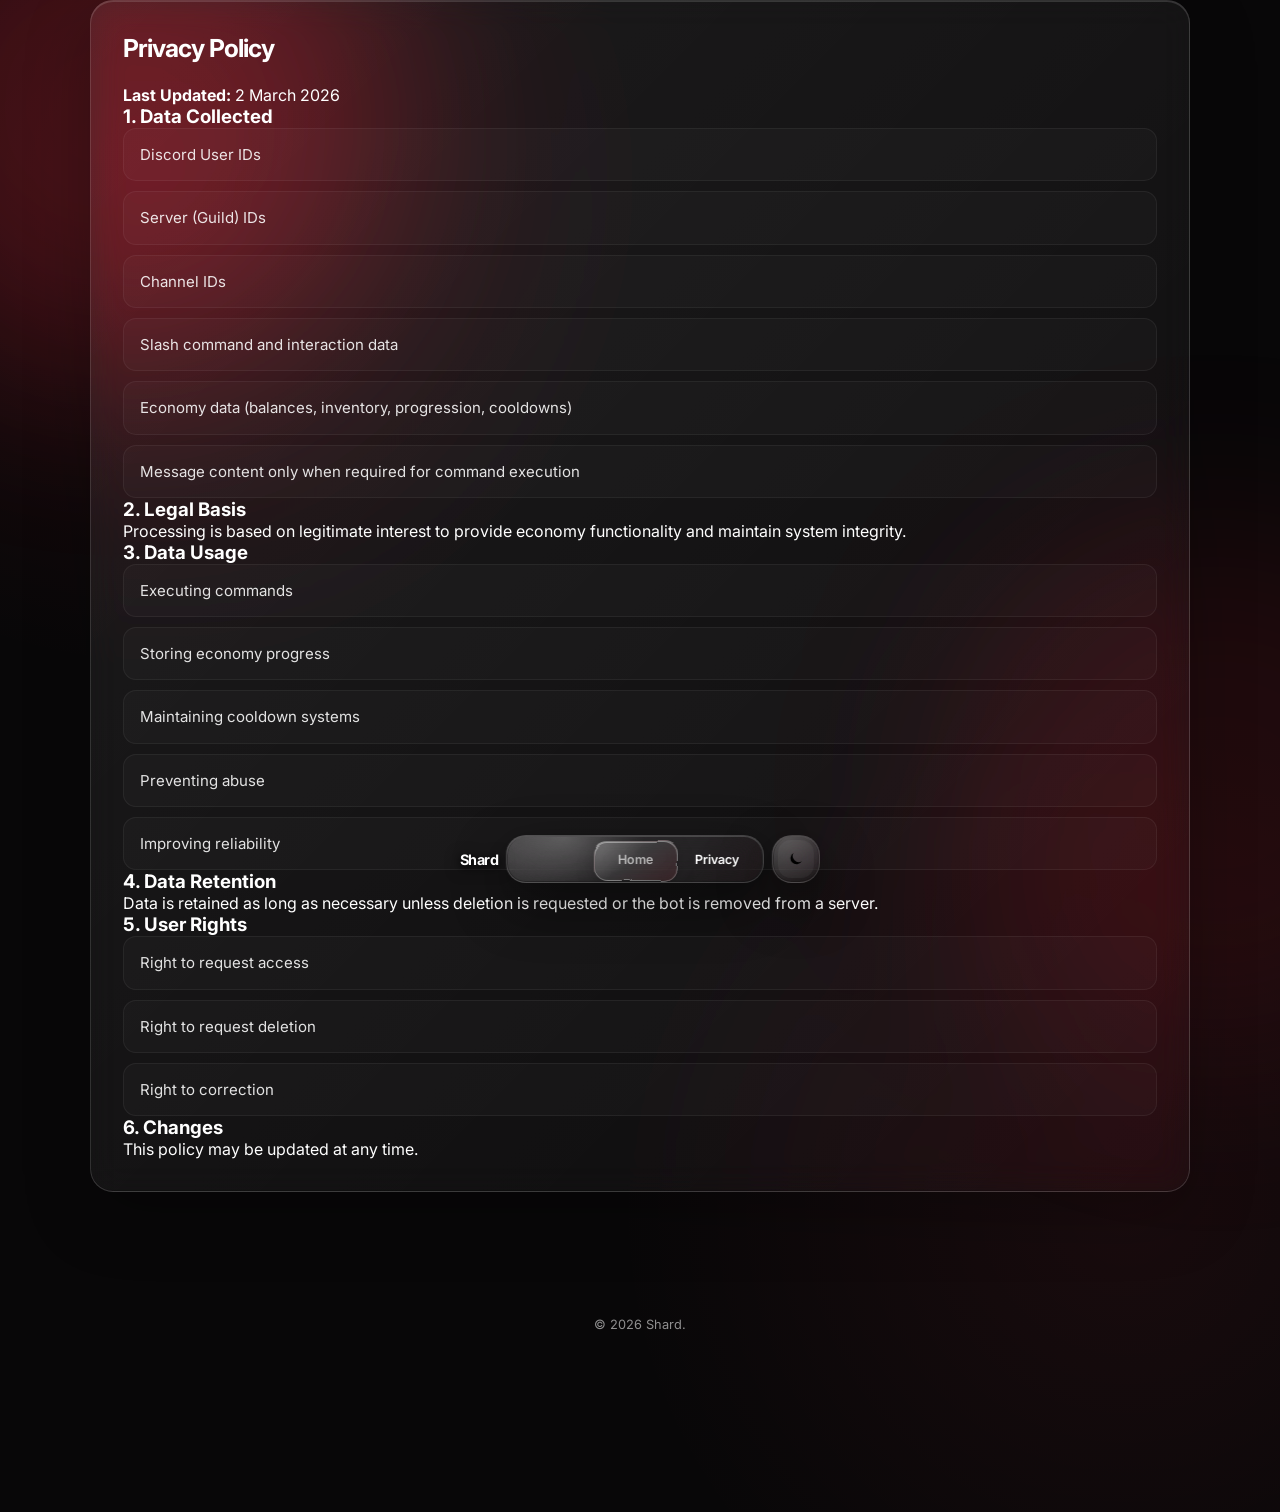
==== commit aef37409: "Update privacy.html" ====
--- a/privacy.html
+++ b/privacy.html
@@ -10,16 +10,42 @@
 
 <div class="container">
 <nav>
-    <strong>Shard</strong>
+    <span class="shard-label">Shard</span>
 
     <div class="nav-pages">
+        <span class="nav-indicator"></span>
+
         <a href="index.html">Home</a>
         <a href="privacy.html">Privacy</a>
         <a href="terms.html">Terms</a>
     </div>
 
     <div class="theme-pill">
-        <button class="theme-button">Light</button>
+        <button
+            class="theme-button"
+            type="button"
+            aria-label="Switch theme"
+        >
+            <span class="theme-icon theme-icon-moon">
+                <svg viewBox="0 0 24 24">
+                    <path d="M20.4 15.2A8.5 8.5 0 0 1 8.8 3.6 8.5 8.5 0 1 0 20.4 15.2Z"/>
+                </svg>
+            </span>
+
+            <span class="theme-icon theme-icon-sun">
+                <svg viewBox="0 0 24 24">
+                    <circle cx="12" cy="12" r="3.4"/>
+                    <path d="M12 2v2"/>
+                    <path d="M12 20v2"/>
+                    <path d="m4.93 4.93 1.41 1.41"/>
+                    <path d="m17.66 17.66 1.41 1.41"/>
+                    <path d="M2 12h2"/>
+                    <path d="M20 12h2"/>
+                    <path d="m4.93 19.07 1.41-1.41"/>
+                    <path d="m17.66 6.34 1.41-1.41"/>
+                </svg>
+            </span>
+        </button>
     </div>
 </nav>
 
--- a/style.css
+++ b/style.css
@@ -8,20 +8,23 @@
 
 :root {
     --bg: #080708;
-    --surface: rgba(255, 255, 255, 0.045);
-    --surface-hover: rgba(255, 255, 255, 0.075);
-    --border: rgba(255, 255, 255, 0.11);
-
     --text: #ffffff;
-    --muted: rgba(255, 255, 255, 0.72);
+    --muted: rgba(255, 255, 255, .72);
 
     --red: #ff465a;
-    --red-light: #ff8d9a;
-    --red-dark: #c52539;
-
-    --nav-bg: rgba(15, 11, 12, 0.72);
+    --red-soft: rgba(255, 70, 90, .16);
+
+    --glass-white: rgba(255, 255, 255, .09);
+    --glass-edge: rgba(255, 255, 255, .15);
+
+    --nav-height: 48px;
+    --nav-radius: 20px;
 
     --ease: cubic-bezier(.22, 1, .36, 1);
+    --spring: cubic-bezier(.16, 1.28, .34, 1);
+
+    --glass-blur: 16px;
+    --glass-saturate: 165%;
 }
 
 html {
@@ -35,76 +38,84 @@
     color: var(--text);
     font-family: "Inter", sans-serif;
 
+    -webkit-font-smoothing: antialiased;
+    text-rendering: optimizeLegibility;
+
     background:
         radial-gradient(
-            circle at 15% 15%,
-            rgba(255, 58, 78, 0.10),
+            circle at 12% 12%,
+            rgba(255, 57, 78, .10),
             transparent 28%
         ),
         radial-gradient(
-            circle at 85% 78%,
-            rgba(255, 78, 96, 0.07),
-            transparent 30%
+            circle at 88% 80%,
+            rgba(255, 70, 90, .07),
+            transparent 31%
         ),
         var(--bg);
 
-    -webkit-font-smoothing: antialiased;
-    text-rendering: optimizeLegibility;
-
     transition:
-        background .45s ease,
-        color .45s ease;
+        background-color .7s ease,
+        color .5s ease;
 }
 
 body::before,
 body::after {
     content: "";
+
     position: fixed;
+
     z-index: -2;
 
-    width: 44vw;
-    height: 44vw;
-
-    max-width: 620px;
-    max-height: 620px;
+    width: 42vw;
+    height: 42vw;
+
+    max-width: 600px;
+    max-height: 600px;
 
     border-radius: 50%;
+
     pointer-events: none;
 
-    filter: blur(115px);
-    opacity: .55;
+    filter: blur(92px);
 }
 
 body::before {
     top: -18%;
     left: -12%;
 
-    background: rgba(255, 45, 66, .22);
+    background:
+        rgba(255, 46, 67, .18);
 
     animation:
         floatRedOne
-        17s
+        18s
         ease-in-out
         infinite alternate;
 }
 
 body::after {
-    right: -15%;
+    right: -16%;
     bottom: -18%;
 
-    background: rgba(205, 35, 55, .16);
+    background:
+        rgba(205, 35, 55, .12);
 
     animation:
         floatRedTwo
-        20s
+        21s
         ease-in-out
         infinite alternate;
 }
 
 .container {
     width: min(1100px, calc(100% - 32px));
-    margin: auto;
-    padding-bottom: 145px;
+
+    margin:
+        0 auto;
+
+    padding-bottom:
+        145px;
 }
 
 
@@ -115,56 +126,96 @@
 .hero {
     min-height: 760px;
 
-    display: flex;
-    flex-direction: column;
-    justify-content: center;
-    align-items: center;
-
-    padding: 120px 20px 100px;
-
-    text-align: center;
+    display:
+        flex;
+
+    flex-direction:
+        column;
+
+    justify-content:
+        center;
+
+    align-items:
+        center;
+
+    padding:
+        120px
+        20px
+        100px;
+
+    text-align:
+        center;
 }
 
 .hero h1 {
-    font-size: clamp(4.2rem, 13vw, 8.5rem);
-    font-weight: 800;
-    line-height: .9;
-    letter-spacing: -.085em;
+    font-size:
+        clamp(
+            4.2rem,
+            13vw,
+            8.5rem
+        );
+
+    font-weight:
+        800;
+
+    line-height:
+        .9;
+
+    letter-spacing:
+        -.085em;
+
+    color:
+        transparent;
 
     background:
         linear-gradient(
             135deg,
-            #ffffff 10%,
-            #ffffff 48%,
-            #ff737f 100%
-        );
-
-    -webkit-background-clip: text;
-    background-clip: text;
-    color: transparent;
+            #fff 10%,
+            #fff 54%,
+            #ff717f 100%
+        );
+
+    -webkit-background-clip:
+        text;
+
+    background-clip:
+        text;
 
     animation:
         heroIn
-        .9s
+        .85s
         var(--ease)
         both;
 }
 
 .hero p {
-    width: min(680px, 100%);
-
-    margin-top: 30px;
-
-    color: var(--muted);
-
-    font-size: clamp(.98rem, 1.7vw, 1.08rem);
-    line-height: 1.8;
-    letter-spacing: -.01em;
+    width:
+        min(
+            620px,
+            100%
+        );
+
+    margin:
+        30px auto
+        0;
+
+    color:
+        var(--muted);
+
+    font-size:
+        clamp(
+            .98rem,
+            1.7vw,
+            1.08rem
+        );
+
+    line-height:
+        1.8;
 
     animation:
         fadeUp
         .8s
-        .18s
+        .15s
         var(--ease)
         both;
 }
@@ -175,75 +226,107 @@
 ========================================= */
 
 .buttons {
-    display: flex;
-    justify-content: center;
-    gap: 12px;
-
-    margin-top: 34px;
+    display:
+        flex;
+
+    justify-content:
+        center;
+
+    gap:
+        12px;
+
+    margin-top:
+        34px;
 
     animation:
         fadeUp
         .8s
-        .3s
+        .28s
         var(--ease)
         both;
 }
 
 .buttons a {
-    position: relative;
-    overflow: hidden;
-
-    display: inline-flex;
-    align-items: center;
-    justify-content: center;
-
-    min-width: 145px;
-    padding: 13px 20px;
-
-    border-radius: 14px;
-
-    color: #fff;
-    text-decoration: none;
-
-    font-size: .9rem;
-    font-weight: 600;
+    position:
+        relative;
+
+    overflow:
+        hidden;
+
+    display:
+        inline-flex;
+
+    align-items:
+        center;
+
+    justify-content:
+        center;
+
+    min-width:
+        145px;
+
+    padding:
+        13px
+        20px;
+
+    border-radius:
+        14px;
+
+    color:
+        #fff;
+
+    text-decoration:
+        none;
+
+    font-size:
+        .9rem;
+
+    font-weight:
+        600;
 
     transition:
         transform .3s var(--ease),
-        box-shadow .3s ease,
-        background .3s ease;
+        box-shadow .3s ease;
 }
 
 .buttons a::before {
-    content: "";
-
-    position: absolute;
-    inset: 0;
+    content:
+        "";
+
+    position:
+        absolute;
+
+    inset:
+        0;
 
     background:
         linear-gradient(
             110deg,
             transparent 25%,
-            rgba(255,255,255,.22) 50%,
+            rgba(255,255,255,.20) 50%,
             transparent 75%
         );
 
-    transform: translateX(-120%);
+    transform:
+        translateX(-120%);
 
     transition:
         transform .7s var(--ease);
 }
 
 .buttons a:hover::before {
-    transform: translateX(120%);
+    transform:
+        translateX(120%);
 }
 
 .buttons a:hover {
-    transform: translateY(-4px);
+    transform:
+        translateY(-4px);
 }
 
 .buttons a:active {
-    transform: scale(.97);
+    transform:
+        scale(.97);
 }
 
 .primary {
@@ -255,25 +338,50 @@
         );
 
     box-shadow:
-        0 9px 28px rgba(255,56,77,.18),
-        inset 0 1px 0 rgba(255,255,255,.35);
+        0 10px 30px
+        rgba(255,55,75,.18),
+
+        inset 0 1px 0
+        rgba(255,255,255,.35);
 }
 
 .secondary {
-    border: 1px solid var(--border);
-
-    background: rgba(255,255,255,.045);
-
-    backdrop-filter: blur(18px);
-    -webkit-backdrop-filter: blur(18px);
+    border:
+        1px solid var(--glass-edge);
+
+    background:
+        linear-gradient(
+            135deg,
+            rgba(255,255,255,.10),
+            rgba(255,255,255,.025)
+        );
+
+    backdrop-filter:
+        blur(var(--glass-blur))
+        saturate(var(--glass-saturate));
+
+    -webkit-backdrop-filter:
+        blur(var(--glass-blur))
+        saturate(var(--glass-saturate));
 
     box-shadow:
-        0 9px 28px rgba(0,0,0,.18),
-        inset 0 1px 0 rgba(255,255,255,.07);
+        0 10px 30px
+        rgba(0,0,0,.17),
+
+        inset 0 1px 0
+        rgba(255,255,255,.16),
+
+        inset 0 -1px 0
+        rgba(0,0,0,.14);
 }
 
 .secondary:hover {
-    background: rgba(255,255,255,.075);
+    box-shadow:
+        0 14px 34px
+        rgba(0,0,0,.22),
+
+        inset 0 1px 0
+        rgba(255,255,255,.19);
 }
 
 
@@ -282,44 +390,68 @@
 ========================================= */
 
 .section {
-    padding-bottom: 100px;
+    padding-bottom:
+        100px;
 }
 
 .card {
-    position: relative;
-    overflow: hidden;
-
-    padding: 32px;
-
-    border: 1px solid var(--border);
-    border-radius: 23px;
-
-    background:
-        rgba(255,255,255,.042);
-
-    backdrop-filter: blur(26px);
-    -webkit-backdrop-filter: blur(26px);
+    position:
+        relative;
+
+    overflow:
+        hidden;
+
+    padding:
+        32px;
+
+    border:
+        1px solid var(--glass-edge);
+
+    border-radius:
+        23px;
+
+    background:
+        linear-gradient(
+            135deg,
+            rgba(255,255,255,.085),
+            rgba(255,255,255,.025)
+        );
+
+    backdrop-filter:
+        blur(var(--glass-blur))
+        saturate(var(--glass-saturate));
+
+    -webkit-backdrop-filter:
+        blur(var(--glass-blur))
+        saturate(var(--glass-saturate));
 
     box-shadow:
-        0 20px 65px rgba(0,0,0,.24),
-        inset 0 1px 0 rgba(255,255,255,.065);
-
-    opacity: 0;
-
-    transform:
-        translateY(35px)
-        scale(.97);
+        0 22px 65px
+        rgba(0,0,0,.25),
+
+        inset 0 1px 0
+        rgba(255,255,255,.14),
+
+        inset 0 -1px 0
+        rgba(0,0,0,.15);
+
+    opacity:
+        0;
+
+    transform:
+        translateY(34px)
+        scale(.975);
 
     transition:
         opacity .75s var(--ease),
         transform .75s var(--ease),
         border-color .3s ease,
-        background .3s ease,
         box-shadow .3s ease;
 }
 
 .card.visible {
-    opacity: 1;
+    opacity:
+        1;
 
     transform:
         translateY(0)
@@ -328,53 +460,79 @@
 
 .card:hover {
     border-color:
-        rgba(255,81,99,.2);
-
-    background:
-        rgba(255,255,255,.052);
+        rgba(255,75,95,.20);
 
     box-shadow:
-        0 28px 75px rgba(0,0,0,.3),
-        inset 0 1px 0 rgba(255,255,255,.08);
+        0 28px 75px
+        rgba(0,0,0,.31),
+
+        inset 0 1px 0
+        rgba(255,255,255,.17),
+
+        inset 0 -1px 0
+        rgba(0,0,0,.15);
 }
 
 .card h2 {
-    color: #fff;
-
-    margin-bottom: 21px;
-
-    font-size: 1.55rem;
-    font-weight: 700;
-    line-height: 1.25;
-
-    letter-spacing: -.04em;
+    margin-bottom:
+        21px;
+
+    color:
+        #fff;
+
+    font-size:
+        1.55rem;
+
+    font-weight:
+        700;
+
+    line-height:
+        1.25;
+
+    letter-spacing:
+        -.04em;
 }
 
 .card ul {
-    display: grid;
-    gap: 10px;
-
-    list-style: none;
+    display:
+        grid;
+
+    gap:
+        10px;
+
+    list-style:
+        none;
 }
 
 .card li {
-    padding: 14px 16px;
-
-    color: rgba(255,255,255,.88);
+    padding:
+        14px
+        16px;
+
+    color:
+        rgba(255,255,255,.88);
 
     border:
-        1px solid rgba(255,255,255,.055);
-
-    border-radius: 13px;
+        1px solid
+        rgba(255,255,255,.055);
+
+    border-radius:
+        13px;
 
     background:
         rgba(255,255,255,.022);
 
-    font-size: .94rem;
-    line-height: 1.55;
-
-    opacity: 0;
-    transform: translateY(12px);
+    font-size:
+        .94rem;
+
+    line-height:
+        1.55;
+
+    opacity:
+        0;
+
+    transform:
+        translateY(12px);
 
     transition:
         opacity .5s ease,
@@ -383,28 +541,36 @@
 }
 
 .card.visible li {
-    opacity: 1;
-    transform: translateY(0);
+    opacity:
+        1;
+
+    transform:
+        translateY(0);
 }
 
 .card.visible li:nth-child(1) {
-    transition-delay: .08s;
+    transition-delay:
+        .08s;
 }
 
 .card.visible li:nth-child(2) {
-    transition-delay: .15s;
+    transition-delay:
+        .15s;
 }
 
 .card.visible li:nth-child(3) {
-    transition-delay: .22s;
+    transition-delay:
+        .22s;
 }
 
 .card.visible li:nth-child(4) {
-    transition-delay: .29s;
+    transition-delay:
+        .29s;
 }
 
 .card.visible li:nth-child(5) {
-    transition-delay: .36s;
+    transition-delay:
+        .36s;
 }
 
 .card li:hover {
@@ -418,9 +584,14 @@
 ========================================= */
 
 .legal-content {
-    width: min(850px, 100%);
-
-    margin: auto;
+    width:
+        min(
+            720px,
+            100%
+        );
+
+    margin:
+        0 auto;
 
     padding:
         115px
@@ -435,9 +606,11 @@
 }
 
 .legal-content h1 {
-    margin-bottom: 34px;
-
-    color: #fff;
+    margin-bottom:
+        36px;
+
+    color:
+        #fff;
 
     font-size:
         clamp(
@@ -446,305 +619,806 @@
             4.4rem
         );
 
-    line-height: 1;
-    letter-spacing: -.065em;
+    line-height:
+        1;
+
+    letter-spacing:
+        -.065em;
 }
 
 .legal-content h2 {
-    margin-top: 44px;
-    margin-bottom: 15px;
-
-    color: #fff;
-
-    font-size: 1.25rem;
-    line-height: 1.3;
-
-    letter-spacing: -.025em;
+    margin-top:
+        44px;
+
+    margin-bottom:
+        15px;
+
+    color:
+        #fff;
+
+    font-size:
+        1.25rem;
+
+    line-height:
+        1.35;
 }
 
 .legal-content h3 {
-    margin-top: 30px;
-    margin-bottom: 11px;
-
-    color: #fff;
-
-    font-size: 1.05rem;
+    margin-top:
+        30px;
+
+    margin-bottom:
+        11px;
+
+    color:
+        #fff;
+
+    font-size:
+        1.05rem;
 }
 
 .legal-content p {
-    margin: 0;
-
-    color: rgba(255,255,255,.86);
-
-    font-size: .97rem;
-    line-height: 1.9;
+    margin:
+        0;
+
+    color:
+        rgba(255,255,255,.86);
+
+    font-size:
+        .97rem;
+
+    line-height:
+        1.9;
 }
 
 .legal-content p + p {
-    margin-top: 22px;
+    margin-top:
+        22px;
 }
 
 .legal-content ul,
 .legal-content ol {
-    margin-top: 19px;
-    padding-left: 24px;
-
-    color: rgba(255,255,255,.86);
-
-    line-height: 1.9;
+    margin-top:
+        20px;
+
+    padding-left:
+        24px;
+
+    color:
+        rgba(255,255,255,.86);
+
+    line-height:
+        1.9;
 }
 
 .legal-content li + li {
-    margin-top: 10px;
+    margin-top:
+        10px;
 }
 
 
 /* =========================================
-   BOTTOM NAVIGATION
+   NAVIGATION SHELL
 ========================================= */
 
 nav {
-    position: fixed;
-
-    left: 50%;
-    bottom: 18px;
-
-    z-index: 100;
-
-    display: flex;
-    align-items: center;
-    gap: 7px;
-
-    width: max-content;
-    max-width: calc(100% - 20px);
-
-    padding: 6px;
-
-    transform: translateX(-50%);
+    position:
+        fixed;
+
+    left:
+        50%;
+
+    bottom:
+        17px;
+
+    z-index:
+        1000;
+
+    display:
+        flex;
+
+    align-items:
+        center;
+
+    justify-content:
+        center;
+
+    gap:
+        8px;
+
+    width:
+        max-content;
+
+    max-width:
+        calc(100vw - 16px);
+
+    transform:
+        translateX(-50%);
+
+    background:
+        transparent;
 
     border:
-        1px solid rgba(255,255,255,.12);
-
-    border-radius: 19px;
-
-    background:
-        var(--nav-bg);
+        0;
+
+    box-shadow:
+        none;
+
+    opacity:
+        1 !important;
+
+    animation:
+        none !important;
+
+    user-select:
+        none;
+
+    -webkit-user-select:
+        none;
+}
+
+
+/* =========================================
+   SHARD LABEL
+========================================= */
+
+.shard-label {
+    position:
+        relative;
+
+    z-index:
+        20;
+
+    flex:
+        0 0 auto;
+
+    color:
+        #fff;
+
+    font-size:
+        .90rem;
+
+    font-weight:
+        700;
+
+    letter-spacing:
+        -.035em;
+
+    text-shadow:
+        0 2px 7px rgba(0,0,0,.95),
+        0 3px 16px rgba(0,0,0,.72);
+
+    white-space:
+        nowrap;
+
+    pointer-events:
+        none;
+}
+
+
+/* =========================================
+   MAIN NAV PILL
+========================================= */
+
+.nav-pages {
+    --slider-index:
+        0;
+
+    position:
+        relative;
+
+    display:
+        grid;
+
+    grid-template-columns:
+        repeat(3, minmax(0, 1fr));
+
+    width:
+        258px;
+
+    height:
+        var(--nav-height);
+
+    padding:
+        5px;
+
+    border:
+        1px solid rgba(255,255,255,.16);
+
+    border-radius:
+        var(--nav-radius);
+
+    background:
+        linear-gradient(
+            135deg,
+            rgba(255,255,255,.12),
+            rgba(255,255,255,.028)
+        );
 
     backdrop-filter:
-        blur(25px)
-        saturate(150%);
+        blur(16px)
+        saturate(175%);
 
     -webkit-backdrop-filter:
-        blur(25px)
-        saturate(150%);
+        blur(16px)
+        saturate(175%);
 
     box-shadow:
-        0 18px 55px rgba(0,0,0,.42),
-        inset 0 1px 0 rgba(255,255,255,.08);
-
-    animation:
-        dockIn
-        .8s
-        .1s
-        var(--ease)
-        both;
-
-    user-select: none;
-    -webkit-user-select: none;
-
-    touch-action: none;
-}
-
-nav strong {
-    display: none;
-}
-
-
-/* Main navigation */
-
-.nav-pages {
-    position: relative;
-
-    display: flex;
-    align-items: center;
-
-    gap: 2px;
-
-    padding: 0;
-
-    border-radius: 14px;
-}
-
-
-/* Sliding pill */
+        0 20px 55px
+        rgba(0,0,0,.44),
+
+        0 3px 18px
+        rgba(0,0,0,.12),
+
+        inset 0 1px 0
+        rgba(255,255,255,.17),
+
+        inset 0 -1px 0
+        rgba(0,0,0,.15);
+
+    overflow:
+        hidden;
+
+    touch-action:
+        none;
+
+    isolation:
+        isolate;
+
+    transform:
+        translateZ(0);
+
+    contain:
+        layout paint;
+}
+
+
+/* =========================================
+   NAV SHEEN
+========================================= */
+
+.nav-pages::after {
+    content:
+        "";
+
+    position:
+        absolute;
+
+    inset:
+        1px;
+
+    z-index:
+        1;
+
+    border-radius:
+        calc(var(--nav-radius) - 2px);
+
+    pointer-events:
+        none;
+
+    background:
+        radial-gradient(
+            120px 75px at
+                var(--glass-x, 22%)
+                var(--glass-y, 0%),
+            rgba(255,255,255,.20),
+            transparent 68%
+        ),
+        linear-gradient(
+            120deg,
+            rgba(255,255,255,.065),
+            transparent 35%,
+            transparent 70%,
+            rgba(255,50,70,.025)
+        );
+
+    transition:
+        background .3s ease;
+}
+
+
+/* =========================================
+   MAIN LIQUID SLIDER
+========================================= */
 
 .nav-pages::before {
-    content: "";
-
-    position: absolute;
+    content:
+        "";
+
+    position:
+        absolute;
+
+    z-index:
+        2;
+
+    top:
+        5px;
 
     left:
-        var(--slider-x, 0px);
-
-    top: 0;
+        calc(
+            5px +
+            (
+                var(--slider-index)
+                *
+                ((100% - 10px) / 3)
+            )
+        );
 
     width:
-        var(--slider-width, 0px);
-
-    height: 100%;
-
-    border-radius: 13px;
-
-    background:
-        rgba(255,255,255,.085);
+        calc(
+            (100% - 10px) / 3
+        );
+
+    height:
+        38px;
+
+    border:
+        1px solid rgba(255,255,255,.26);
+
+    border-radius:
+        14px;
+
+    background:
+        linear-gradient(
+            145deg,
+            rgba(255,255,255,.25),
+            rgba(255,255,255,.09) 48%,
+            rgba(255,67,88,.11)
+        );
 
     box-shadow:
-        inset 0 1px 0 rgba(255,255,255,.08),
-        0 2px 10px rgba(0,0,0,.12);
-
-    pointer-events: none;
+        inset 0 1px 0
+        rgba(255,255,255,.38),
+
+        inset 0 -5px 12px
+        rgba(0,0,0,.13),
+
+        inset 0 0 15px
+        rgba(255,255,255,.045),
+
+        0 5px 17px
+        rgba(0,0,0,.19);
+
+    pointer-events:
+        none;
+
+    transform:
+        translateZ(0)
+        scaleX(var(--slider-scale-x,1))
+        scaleY(var(--slider-scale-y,1));
+
+    transform-origin:
+        center;
+
+    filter:
+        url("#shard-liquid");
 
     transition:
-        left .42s var(--ease),
-        width .42s var(--ease),
-        transform .2s var(--ease);
-}
+        left .52s var(--spring),
+        transform .28s var(--spring),
+        border-radius .28s var(--spring),
+        filter .28s ease;
+}
+
+
+/* =========================================
+   LIQUID DRAG STATE
+========================================= */
 
 .nav-pages.dragging::before {
     transition:
         left .035s linear,
-        width .035s linear,
-        transform .18s var(--ease);
-
-    transform: scaleY(.88);
-}
-
-
-/* Navigation links */
+        transform .12s linear,
+        border-radius .12s linear;
+
+    transform:
+        translateZ(0)
+        scaleX(1.05)
+        scaleY(.91);
+
+    border-radius:
+        16px;
+
+    filter:
+        url("#shard-liquid")
+        saturate(1.45);
+}
+
+.nav-pages.slider-static::before {
+    transition:
+        none !important;
+}
+
+
+/* =========================================
+   NAV LINKS
+========================================= */
 
 .nav-pages a {
-    position: relative;
-    z-index: 2;
-
-    display: inline-flex;
-    align-items: center;
-    justify-content: center;
-
-    height: 34px;
-    padding: 0 14px;
-
-    border: 0;
-    border-radius: 13px;
-
-    outline: none;
+    position:
+        relative;
+
+    z-index:
+        4;
+
+    display:
+        flex;
+
+    align-items:
+        center;
+
+    justify-content:
+        center;
+
+    width:
+        100%;
+
+    height:
+        38px;
+
+    padding:
+        0 5px;
+
+    border:
+        0;
+
+    border-radius:
+        14px;
 
     color:
         rgba(255,255,255,.62);
 
-    background: transparent;
-
-    font-family: inherit;
-    font-size: .79rem;
-    font-weight: 600;
-
-    line-height: 1;
-
-    text-decoration: none;
-    white-space: nowrap;
-
-    cursor: pointer;
-
-    -webkit-tap-highlight-color: transparent;
+    background:
+        transparent;
+
+    font-family:
+        inherit;
+
+    font-size:
+        .79rem;
+
+    font-weight:
+        600;
+
+    line-height:
+        1;
+
+    text-align:
+        center;
+
+    text-decoration:
+        none;
+
+    white-space:
+        nowrap;
+
+    cursor:
+        pointer;
+
+    -webkit-tap-highlight-color:
+        transparent;
 
     transition:
         color .25s ease,
-        opacity .25s ease;
+        transform .18s var(--ease);
 }
 
 .nav-pages a:hover {
-    color: #fff;
+    color:
+        #fff;
+}
+
+.nav-pages a:active {
+    transform:
+        scale(.955);
 }
 
 .nav-pages a.active {
-    color: #fff;
+    color:
+        #fff;
 }
 
 
 /* =========================================
-   SEPARATE THEME PILL
+   THEME PILL
 ========================================= */
 
 .theme-pill {
-    position: relative;
-
-    flex-shrink: 0;
-
-    display: inline-flex;
-
-    padding: 2px;
+    position:
+        relative;
+
+    display:
+        flex;
+
+    align-items:
+        center;
+
+    justify-content:
+        center;
+
+    width:
+        var(--nav-height);
+
+    height:
+        var(--nav-height);
+
+    padding:
+        5px;
 
     border:
-        1px solid rgba(255,255,255,.08);
-
-    border-radius: 14px;
-
-    background:
-        rgba(255,255,255,.035);
+        1px solid rgba(255,255,255,.16);
+
+    border-radius:
+        var(--nav-radius);
+
+    background:
+        linear-gradient(
+            135deg,
+            rgba(255,255,255,.12),
+            rgba(255,255,255,.028)
+        );
+
+    backdrop-filter:
+        blur(16px)
+        saturate(175%);
+
+    -webkit-backdrop-filter:
+        blur(16px)
+        saturate(175%);
 
     box-shadow:
-        inset 0 1px 0 rgba(255,255,255,.05);
+        0 20px 55px
+        rgba(0,0,0,.44),
+
+        0 3px 18px
+        rgba(0,0,0,.12),
+
+        inset 0 1px 0
+        rgba(255,255,255,.17),
+
+        inset 0 -1px 0
+        rgba(0,0,0,.15);
+
+    overflow:
+        hidden;
+
+    isolation:
+        isolate;
+
+    transform:
+        translateZ(0);
+
+    touch-action:
+        manipulation;
+}
+
+.theme-pill::after {
+    content:
+        "";
+
+    position:
+        absolute;
+
+    inset:
+        1px;
+
+    z-index:
+        1;
+
+    border-radius:
+        18px;
+
+    background:
+        radial-gradient(
+            90px 65px at
+                var(--theme-x, 30%)
+                var(--theme-y, 0%),
+            rgba(255,255,255,.18),
+            transparent 70%
+        );
+
+    pointer-events:
+        none;
+}
+
+.theme-button {
+    position:
+        relative;
+
+    z-index:
+        3;
+
+    display:
+        flex;
+
+    align-items:
+        center;
+
+    justify-content:
+        center;
+
+    width:
+        38px;
+
+    height:
+        38px;
+
+    padding:
+        0;
+
+    border:
+        0;
+
+    border-radius:
+        13px;
+
+    color:
+        rgba(255,255,255,.88);
+
+    background:
+        rgba(255,255,255,.045);
+
+    cursor:
+        pointer;
 
     transition:
         background .25s ease,
-        border-color .25s ease;
-}
-
-.theme-pill:hover {
-    background:
-        rgba(255,255,255,.06);
-
-    border-color:
-        rgba(255,255,255,.12);
-}
-
-.theme-button {
-    display: inline-flex;
-    align-items: center;
-    justify-content: center;
-
-    height: 30px;
-    padding: 0 11px;
-
-    border: 0;
-    border-radius: 11px;
-
+        transform .35s var(--spring),
+        color .25s ease;
+}
+
+.theme-button:hover {
     color:
-        rgba(255,255,255,.72);
-
-    background: transparent;
-
-    font-family: inherit;
-    font-size: .74rem;
-    font-weight: 600;
-
-    cursor: pointer;
+        #fff;
+
+    background:
+        rgba(255,255,255,.09);
+}
+
+.theme-button:active {
+    transform:
+        scale(.84);
+}
+
+.theme-button.switching {
+    animation:
+        themeButtonBounce
+        .55s
+        var(--spring);
+}
+
+.theme-icon {
+    position:
+        absolute;
+
+    width:
+        17px;
+
+    height:
+        17px;
+
+    top:
+        50%;
+
+    left:
+        50%;
 
     transition:
-        color .25s ease,
-        background .25s ease,
-        transform .2s var(--ease);
-}
-
-.theme-button:hover {
-    color: #fff;
-
-    background:
-        rgba(255,255,255,.065);
-}
-
-.theme-button:active {
-    transform:
-        scale(.94);
+        opacity .3s ease,
+        transform .55s var(--spring);
+}
+
+.theme-icon-moon {
+    opacity:
+        1;
+
+    transform:
+        translate(-50%,-50%)
+        rotate(0deg)
+        scale(1);
+}
+
+.theme-icon-sun {
+    opacity:
+        0;
+
+    transform:
+        translate(-50%,-50%)
+        rotate(-90deg)
+        scale(.35);
+}
+
+body.light .theme-icon-moon {
+    opacity:
+        0;
+
+    transform:
+        translate(-50%,-50%)
+        rotate(90deg)
+        scale(.35);
+}
+
+body.light .theme-icon-sun {
+    opacity:
+        1;
+
+    transform:
+        translate(-50%,-50%)
+        rotate(0deg)
+        scale(1);
+}
+
+
+/* =========================================
+   THEME TRANSITION
+========================================= */
+
+.theme-transition {
+    position:
+        fixed;
+
+    inset:
+        0;
+
+    z-index:
+        9999;
+
+    pointer-events:
+        none;
+
+    opacity:
+        0;
+
+    background:
+        radial-gradient(
+            circle at
+                var(--theme-x,50%)
+                var(--theme-y,50%),
+            rgba(255,255,255,.18) 0,
+            rgba(255,75,95,.10) 8%,
+            rgba(255,255,255,.035) 25%,
+            rgba(8,7,8,.98) 68%
+        );
+
+    clip-path:
+        circle(
+            0px at
+            var(--theme-x,50%)
+            var(--theme-y,50%)
+        );
+
+    backdrop-filter:
+        blur(0);
+
+    -webkit-backdrop-filter:
+        blur(0);
+
+    transform:
+        translateZ(0);
+
+    transition:
+        backdrop-filter .7s ease;
+}
+
+.theme-transition.light {
+    background:
+        radial-gradient(
+            circle at
+                var(--theme-x,50%)
+                var(--theme-y,50%),
+            rgba(255,255,255,.24) 0,
+            rgba(255,110,125,.13) 10%,
+            rgba(255,255,255,.045) 27%,
+            rgba(36,11,15,.98) 68%
+        );
+}
+
+.theme-transition.animating {
+    animation:
+        themeMorph
+        .78s
+        var(--ease)
+        forwards;
 }
 
 
@@ -753,13 +1427,9 @@
 ========================================= */
 
 body.page-leaving {
-    pointer-events: none;
-}
-
-/*
-   The navigation is deliberately excluded
-   so it stays visible while the page changes.
-*/
+    pointer-events:
+        none;
+}
 
 body.page-leaving .hero,
 body.page-leaving .section,
@@ -778,16 +1448,22 @@
 ========================================= */
 
 .footer {
-    padding: 25px 0 35px;
+    padding:
+        25px
+        0
+        35px;
 
     color:
         rgba(255,255,255,.55);
 
-    text-align: center;
-
-    font-size: .8rem;
-
-    opacity: 0;
+    text-align:
+        center;
+
+    font-size:
+        .8rem;
+
+    opacity:
+        0;
 
     transform:
         translateY(15px);
@@ -798,8 +1474,11 @@
 }
 
 .footer.visible {
-    opacity: 1;
-    transform: translateY(0);
+    opacity:
+        1;
+
+    transform:
+        translateY(0);
 }
 
 
@@ -808,136 +1487,146 @@
 ========================================= */
 
 body.light {
-    --bg: #240b0f;
+    --bg:
+        #240b0f;
 
     --nav-bg:
         rgba(74,22,28,.52);
 
-    --border:
-        rgba(255,255,255,.17);
-
     background:
         radial-gradient(
-            circle at 15% 15%,
-            rgba(255,75,95,.14),
+            circle at 12% 12%,
+            rgba(255,75,95,.13),
+            transparent 28%
+        ),
+        radial-gradient(
+            circle at 88% 80%,
+            rgba(255,120,135,.075),
             transparent 30%
         ),
-        radial-gradient(
-            circle at 85% 78%,
-            rgba(255,120,135,.08),
-            transparent 32%
-        ),
         var(--bg);
 }
 
 body.light::before {
     background:
-        rgba(255,74,94,.25);
+        rgba(255,74,94,.24);
 }
 
 body.light::after {
     background:
-        rgba(255,146,158,.18);
-}
-
-body.light .card {
-    background:
-        rgba(255,255,255,.065);
+        rgba(255,146,158,.17);
+}
+
+body.light .nav-pages,
+body.light .theme-pill {
+    background:
+        linear-gradient(
+            135deg,
+            rgba(255,255,255,.13),
+            rgba(255,255,255,.035)
+        );
 }
 
 body.light .nav-pages::before {
     background:
-        rgba(255,255,255,.12);
+        linear-gradient(
+            145deg,
+            rgba(255,255,255,.28),
+            rgba(255,255,255,.08) 52%,
+            rgba(255,110,125,.13)
+        );
 }
 
 
 /* =========================================
-   KEYFRAMES
+   ANIMATIONS
 ========================================= */
 
 @keyframes heroIn {
     from {
-        opacity: 0;
+        opacity:
+            0;
 
         transform:
             translateY(35px)
             scale(.94);
 
-        filter: blur(8px);
+        filter:
+            blur(8px);
     }
 
     to {
-        opacity: 1;
+        opacity:
+            1;
 
         transform:
             translateY(0)
             scale(1);
 
-        filter: blur(0);
+        filter:
+            blur(0);
     }
 }
 
 @keyframes fadeUp {
     from {
-        opacity: 0;
-        transform: translateY(20px);
+        opacity:
+            0;
+
+        transform:
+            translateY(20px);
     }
 
     to {
-        opacity: 1;
-        transform: translateY(0);
+        opacity:
+            1;
+
+        transform:
+            translateY(0);
     }
 }
 
 @keyframes legalIn {
     from {
-        opacity: 0;
+        opacity:
+            0;
 
         transform:
             translateY(22px)
             scale(.985);
 
-        filter: blur(4px);
+        filter:
+            blur(4px);
     }
 
     to {
-        opacity: 1;
+        opacity:
+            1;
 
         transform:
             translateY(0)
             scale(1);
 
-        filter: blur(0);
-    }
-}
-
-@keyframes dockIn {
-    from {
-        opacity: 0;
-
-        transform:
-            translate(-50%,25px)
-            scale(.94);
-    }
-
-    to {
-        opacity: 1;
-
-        transform:
-            translate(-50%,0)
-            scale(1);
+        filter:
+            blur(0);
     }
 }
 
 @keyframes pageOut {
     from {
-        opacity: 1;
-        transform: translateY(0);
+        opacity:
+            1;
+
+        transform:
+            translateY(0);
     }
 
     to {
-        opacity: 0;
-        transform: translateY(-10px);
+        opacity:
+            0;
+
+        transform:
+            translateY(-10px);
     }
 }
 
@@ -951,13 +1640,13 @@
     50% {
         transform:
             translate(16vw,11vh)
-            scale(1.12);
+            scale(1.1);
     }
 
     100% {
         transform:
-            translate(5vw,30vh)
-            scale(.94);
+            translate(5vw,29vh)
+            scale(.95);
     }
 }
 
@@ -971,13 +1660,93 @@
     50% {
         transform:
             translate(-15vw,-12vh)
-            scale(1.1);
+            scale(1.08);
     }
 
     100% {
         transform:
             translate(-5vw,-25vh)
-            scale(.95);
+            scale(.96);
+    }
+}
+
+@keyframes themeButtonBounce {
+    0% {
+        transform:
+            scale(1)
+            rotate(0);
+    }
+
+    28% {
+        transform:
+            scale(.76)
+            rotate(-12deg);
+    }
+
+    55% {
+        transform:
+            scale(1.09)
+            rotate(12deg);
+    }
+
+    78% {
+        transform:
+            scale(.96)
+            rotate(-4deg);
+    }
+
+    100% {
+        transform:
+            scale(1)
+            rotate(0);
+    }
+}
+
+@keyframes themeMorph {
+    0% {
+        opacity:
+            1;
+
+        clip-path:
+            circle(
+                0px at
+                var(--theme-x)
+                var(--theme-y)
+            );
+
+        backdrop-filter:
+            blur(0);
+    }
+
+    20% {
+        opacity:
+            1;
+
+        backdrop-filter:
+            blur(3px);
+    }
+
+    65% {
+        opacity:
+            1;
+
+        backdrop-filter:
+            blur(9px);
+    }
+
+    100% {
+        opacity:
+            0;
+
+        clip-path:
+            circle(
+                150vmax at
+                var(--theme-x)
+                var(--theme-y)
+            );
+
+        backdrop-filter:
+            blur(0);
     }
 }
 
@@ -992,14 +1761,18 @@
         width:
             calc(100% - 20px);
 
-        padding-bottom: 115px;
+        padding-bottom:
+            115px;
     }
 
     .hero {
-        min-height: 650px;
+        min-height:
+            650px;
 
         padding:
-            110px 8px 80px;
+            110px
+            8px
+            80px;
     }
 
     .hero h1 {
@@ -1012,49 +1785,119 @@
     }
 
     .hero p {
-        font-size: .94rem;
-        line-height: 1.72;
+        font-size:
+            .94rem;
+
+        line-height:
+            1.72;
     }
 
     .buttons {
-        width: 100%;
-        flex-direction: column;
+        width:
+            100%;
+
+        flex-direction:
+            column;
     }
 
     .buttons a {
-        width: 100%;
+        width:
+            100%;
     }
 
     .card {
-        padding: 24px;
-        border-radius: 21px;
+        padding:
+            24px;
+
+        border-radius:
+            21px;
     }
 
     .legal-content {
-        padding-top: 88px;
+        padding-top:
+            88px;
     }
 
     .legal-content h1 {
-        margin-bottom: 28px;
+        margin-bottom:
+            28px;
     }
 
     nav {
-        bottom: 12px;
-        gap: 5px;
-        padding: 5px;
-        border-radius: 17px;
+        bottom:
+            10px;
+
+        gap:
+            5px;
+
+        max-width:
+            calc(100vw - 10px);
+    }
+
+    .shard-label {
+        display:
+            none;
+    }
+
+    .nav-pages {
+        width:
+            230px;
+
+        height:
+            46px;
+
+        padding:
+            4px;
+
+        border-radius:
+            18px;
+    }
+
+    .nav-pages::before {
+        top:
+            4px;
+
+        height:
+            36px;
     }
 
     .nav-pages a {
-        height: 32px;
-        padding: 0 10px;
-        font-size: .72rem;
+        height:
+            36px;
+
+        min-width:
+            0;
+
+        padding:
+            0 6px;
+
+        font-size:
+            .70rem;
+    }
+
+    .theme-pill {
+        width:
+            46px;
+
+        height:
+            46px;
+
+        padding:
+            4px;
+
+        border-radius:
+            18px;
     }
 
     .theme-button {
-        height: 28px;
-        padding: 0 9px;
-        font-size: .7rem;
+        width:
+            36px;
+
+        height:
+            36px;
+
+        border-radius:
+            12px;
     }
 }
 
@@ -1066,14 +1909,20 @@
 @media (prefers-reduced-motion: reduce) {
 
     html {
-        scroll-behavior: auto;
+        scroll-behavior:
+            auto;
     }
 
     *,
     *::before,
     *::after {
-        animation-duration: .01ms !important;
-        animation-iteration-count: 1 !important;
-        transition-duration: .01ms !important;
+        animation-duration:
+            .01ms !important;
+
+        animation-iteration-count:
+            1 !important;
+
+        transition-duration:
+            .01ms !important;
     }
 }
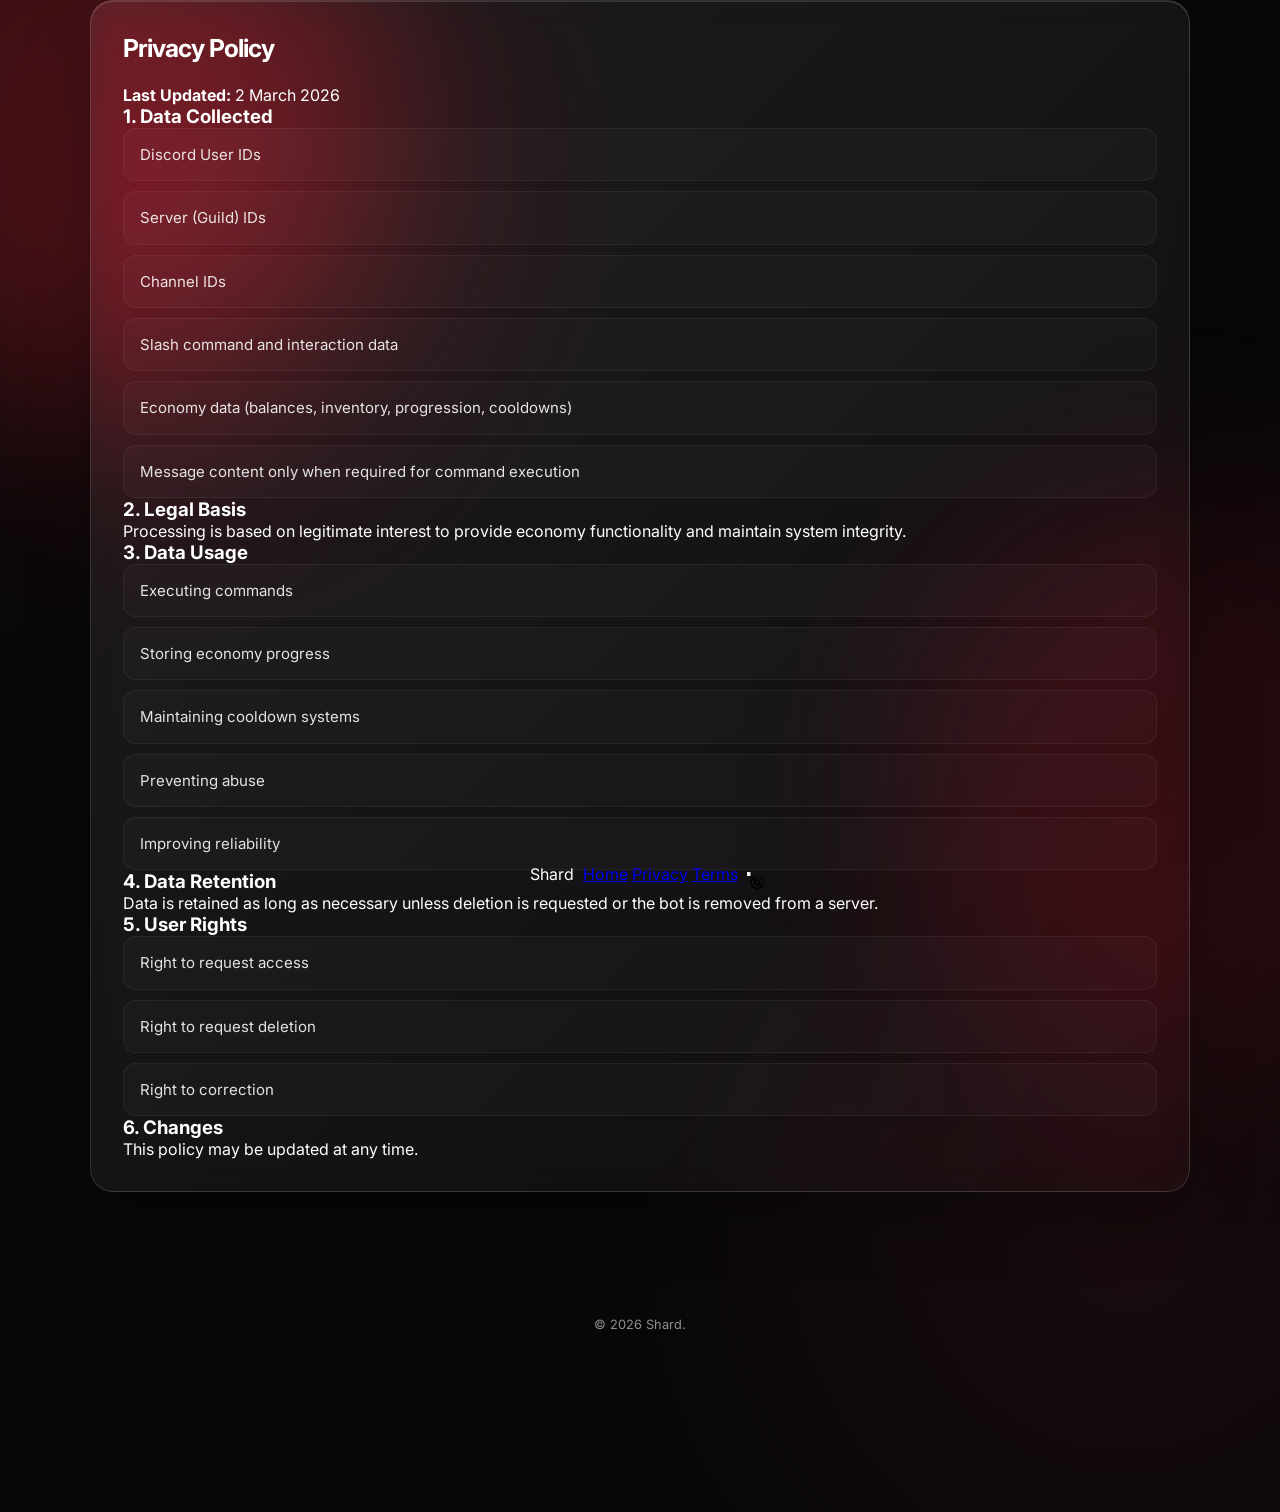
==== commit 5b46ca2e: "Update privacy.html" ====
--- a/privacy.html
+++ b/privacy.html
@@ -9,44 +9,38 @@
 <body class="">
 
 <div class="container">
-<nav>
-    <span class="shard-label">Shard</span>
+<nav class="floating-nav">
+    <div class="brand">Shard</div>
 
-    <div class="nav-pages">
-        <span class="nav-indicator"></span>
+    <div class="page-nav" id="pageNav">
+        <span class="nav-slider" id="navSlider"></span>
 
-        <a href="index.html">Home</a>
-        <a href="privacy.html">Privacy</a>
-        <a href="terms.html">Terms</a>
+        <a href="index.html" data-page="index.html">Home</a>
+        <a href="privacy.html" data-page="privacy.html">Privacy</a>
+        <a href="terms.html" data-page="terms.html">Terms</a>
     </div>
 
-    <div class="theme-pill">
-        <button
-            class="theme-button"
-            type="button"
-            aria-label="Switch theme"
-        >
-            <span class="theme-icon theme-icon-moon">
-                <svg viewBox="0 0 24 24">
-                    <path d="M20.4 15.2A8.5 8.5 0 0 1 8.8 3.6 8.5 8.5 0 1 0 20.4 15.2Z"/>
-                </svg>
-            </span>
+    <button class="theme-toggle" id="themeToggle" type="button" aria-label="Toggle theme">
+        <span class="theme-icon moon">
+            <svg viewBox="0 0 24 24">
+                <path d="M20 15.2A8.5 8.5 0 0 1 8.8 4 8.5 8.5 0 1 0 20 15.2Z"/>
+            </svg>
+        </span>
 
-            <span class="theme-icon theme-icon-sun">
-                <svg viewBox="0 0 24 24">
-                    <circle cx="12" cy="12" r="3.4"/>
-                    <path d="M12 2v2"/>
-                    <path d="M12 20v2"/>
-                    <path d="m4.93 4.93 1.41 1.41"/>
-                    <path d="m17.66 17.66 1.41 1.41"/>
-                    <path d="M2 12h2"/>
-                    <path d="M20 12h2"/>
-                    <path d="m4.93 19.07 1.41-1.41"/>
-                    <path d="m17.66 6.34 1.41-1.41"/>
-                </svg>
-            </span>
-        </button>
-    </div>
+        <span class="theme-icon sun">
+            <svg viewBox="0 0 24 24">
+                <circle cx="12" cy="12" r="3.5"/>
+                <path d="M12 2V4"/>
+                <path d="M12 20V22"/>
+                <path d="M4.93 4.93L6.34 6.34"/>
+                <path d="M17.66 17.66L19.07 19.07"/>
+                <path d="M2 12H4"/>
+                <path d="M20 12H22"/>
+                <path d="M4.93 19.07L6.34 17.66"/>
+                <path d="M17.66 6.34L19.07 4.93"/>
+            </svg>
+        </span>
+    </button>
 </nav>
 
 <div class="section">
--- a/style.css
+++ b/style.css
@@ -8,23 +8,20 @@
 
 :root {
     --bg: #080708;
-    --text: #ffffff;
-    --muted: rgba(255, 255, 255, .72);
+    --text: #fff;
+    --muted: rgba(255,255,255,.72);
 
     --red: #ff465a;
-    --red-soft: rgba(255, 70, 90, .16);
-
-    --glass-white: rgba(255, 255, 255, .09);
-    --glass-edge: rgba(255, 255, 255, .15);
-
-    --nav-height: 48px;
-    --nav-radius: 20px;
-
-    --ease: cubic-bezier(.22, 1, .36, 1);
-    --spring: cubic-bezier(.16, 1.28, .34, 1);
-
-    --glass-blur: 16px;
-    --glass-saturate: 165%;
+
+    --glass-border: rgba(255,255,255,.14);
+    --glass-top: rgba(255,255,255,.11);
+    --glass-bottom: rgba(255,255,255,.028);
+
+    --nav-width: 270px;
+    --nav-height: 50px;
+
+    --ease: cubic-bezier(.22,1,.36,1);
+    --spring: cubic-bezier(.16,1.35,.25,1);
 }
 
 html {
@@ -38,25 +35,25 @@
     color: var(--text);
     font-family: "Inter", sans-serif;
 
-    -webkit-font-smoothing: antialiased;
-    text-rendering: optimizeLegibility;
-
     background:
         radial-gradient(
             circle at 12% 12%,
-            rgba(255, 57, 78, .10),
+            rgba(255,50,70,.10),
             transparent 28%
         ),
         radial-gradient(
-            circle at 88% 80%,
-            rgba(255, 70, 90, .07),
-            transparent 31%
+            circle at 88% 82%,
+            rgba(255,70,90,.065),
+            transparent 30%
         ),
         var(--bg);
 
+    -webkit-font-smoothing: antialiased;
+    text-rendering: optimizeLegibility;
+
     transition:
-        background-color .7s ease,
-        color .5s ease;
+        background .55s ease,
+        color .45s ease;
 }
 
 body::before,
@@ -67,25 +64,24 @@
 
     z-index: -2;
 
-    width: 42vw;
-    height: 42vw;
-
-    max-width: 600px;
-    max-height: 600px;
+    width: 44vw;
+    height: 44vw;
+
+    max-width: 620px;
+    max-height: 620px;
 
     border-radius: 50%;
 
     pointer-events: none;
 
-    filter: blur(92px);
+    filter: blur(90px);
 }
 
 body::before {
-    top: -18%;
-    left: -12%;
-
-    background:
-        rgba(255, 46, 67, .18);
+    left: -14%;
+    top: -17%;
+
+    background: rgba(255,45,65,.19);
 
     animation:
         floatRedOne
@@ -95,11 +91,10 @@
 }
 
 body::after {
-    right: -16%;
+    right: -15%;
     bottom: -18%;
 
-    background:
-        rgba(205, 35, 55, .12);
+    background: rgba(210,30,50,.13);
 
     animation:
         floatRedTwo
@@ -110,12 +105,8 @@
 
 .container {
     width: min(1100px, calc(100% - 32px));
-
-    margin:
-        0 auto;
-
-    padding-bottom:
-        145px;
+    margin: 0 auto;
+    padding-bottom: 145px;
 }
 
 
@@ -126,81 +117,54 @@
 .hero {
     min-height: 760px;
 
-    display:
-        flex;
-
-    flex-direction:
-        column;
-
-    justify-content:
-        center;
-
-    align-items:
-        center;
-
-    padding:
-        120px
-        20px
-        100px;
-
-    text-align:
-        center;
+    display: flex;
+    flex-direction: column;
+    align-items: center;
+    justify-content: center;
+
+    padding: 120px 20px 100px;
+
+    text-align: center;
+
+    animation:
+        pageEnter
+        .58s
+        var(--ease)
+        both;
 }
 
 .hero h1 {
-    font-size:
-        clamp(
-            4.2rem,
-            13vw,
-            8.5rem
-        );
-
-    font-weight:
-        800;
-
-    line-height:
-        .9;
-
-    letter-spacing:
-        -.085em;
-
-    color:
-        transparent;
+    font-size: clamp(4.2rem, 13vw, 8.5rem);
+    font-weight: 800;
+    line-height: .9;
+    letter-spacing: -.085em;
+
+    color: transparent;
 
     background:
         linear-gradient(
             135deg,
             #fff 10%,
             #fff 54%,
-            #ff717f 100%
-        );
-
-    -webkit-background-clip:
-        text;
-
-    background-clip:
-        text;
+            #ff6978 100%
+        );
+
+    -webkit-background-clip: text;
+    background-clip: text;
 
     animation:
         heroIn
-        .85s
+        .8s
         var(--ease)
         both;
 }
 
 .hero p {
-    width:
-        min(
-            620px,
-            100%
-        );
-
-    margin:
-        30px auto
-        0;
-
-    color:
-        var(--muted);
+    width: min(620px,100%);
+
+    margin-top: 30px;
+
+    color: var(--muted);
 
     font-size:
         clamp(
@@ -209,13 +173,12 @@
             1.08rem
         );
 
-    line-height:
-        1.8;
+    line-height: 1.8;
 
     animation:
         fadeUp
-        .8s
-        .15s
+        .7s
+        .12s
         var(--ease)
         both;
 }
@@ -226,107 +189,76 @@
 ========================================= */
 
 .buttons {
-    display:
-        flex;
-
-    justify-content:
-        center;
-
-    gap:
-        12px;
-
-    margin-top:
-        34px;
+    display: flex;
+    justify-content: center;
+    gap: 12px;
+
+    margin-top: 34px;
 
     animation:
         fadeUp
-        .8s
-        .28s
+        .7s
+        .22s
         var(--ease)
         both;
 }
 
 .buttons a {
-    position:
-        relative;
-
-    overflow:
-        hidden;
-
-    display:
-        inline-flex;
-
-    align-items:
-        center;
-
-    justify-content:
-        center;
-
-    min-width:
-        145px;
-
-    padding:
-        13px
-        20px;
-
-    border-radius:
-        14px;
-
-    color:
-        #fff;
-
-    text-decoration:
-        none;
-
-    font-size:
-        .9rem;
-
-    font-weight:
-        600;
+    position: relative;
+    overflow: hidden;
+
+    display: inline-flex;
+    align-items: center;
+    justify-content: center;
+
+    min-width: 145px;
+
+    padding: 13px 20px;
+
+    border-radius: 14px;
+
+    color: #fff;
+
+    text-decoration: none;
+
+    font-size: .9rem;
+    font-weight: 600;
 
     transition:
-        transform .3s var(--ease),
-        box-shadow .3s ease;
+        transform .28s var(--ease),
+        box-shadow .28s ease;
 }
 
 .buttons a::before {
-    content:
-        "";
-
-    position:
-        absolute;
-
-    inset:
-        0;
+    content: "";
+
+    position: absolute;
+    inset: 0;
 
     background:
         linear-gradient(
-            110deg,
+            105deg,
             transparent 25%,
             rgba(255,255,255,.20) 50%,
             transparent 75%
         );
 
-    transform:
-        translateX(-120%);
+    transform: translateX(-120%);
 
     transition:
         transform .7s var(--ease);
 }
 
 .buttons a:hover::before {
-    transform:
-        translateX(120%);
+    transform: translateX(120%);
 }
 
 .buttons a:hover {
-    transform:
-        translateY(-4px);
+    transform: translateY(-4px);
 }
 
 .buttons a:active {
-    transform:
-        scale(.97);
+    transform: scale(.97);
 }
 
 .primary {
@@ -338,16 +270,13 @@
         );
 
     box-shadow:
-        0 10px 30px
-        rgba(255,55,75,.18),
-
-        inset 0 1px 0
-        rgba(255,255,255,.35);
+        0 10px 30px rgba(255,55,75,.18),
+        inset 0 1px 0 rgba(255,255,255,.35);
 }
 
 .secondary {
     border:
-        1px solid var(--glass-edge);
+        1px solid var(--glass-border);
 
     background:
         linear-gradient(
@@ -357,58 +286,38 @@
         );
 
     backdrop-filter:
-        blur(var(--glass-blur))
-        saturate(var(--glass-saturate));
+        blur(16px)
+        saturate(170%);
 
     -webkit-backdrop-filter:
-        blur(var(--glass-blur))
-        saturate(var(--glass-saturate));
+        blur(16px)
+        saturate(170%);
 
     box-shadow:
-        0 10px 30px
-        rgba(0,0,0,.17),
-
-        inset 0 1px 0
-        rgba(255,255,255,.16),
-
-        inset 0 -1px 0
-        rgba(0,0,0,.14);
-}
-
-.secondary:hover {
-    box-shadow:
-        0 14px 34px
-        rgba(0,0,0,.22),
-
-        inset 0 1px 0
-        rgba(255,255,255,.19);
-}
-
-
-/* =========================================
-   CARDS
+        0 10px 30px rgba(0,0,0,.17),
+        inset 0 1px 0 rgba(255,255,255,.16),
+        inset 0 -1px 0 rgba(0,0,0,.14);
+}
+
+
+/* =========================================
+   STANDARD CARD
 ========================================= */
 
 .section {
-    padding-bottom:
-        100px;
+    padding-bottom: 100px;
 }
 
 .card {
-    position:
-        relative;
-
-    overflow:
-        hidden;
-
-    padding:
-        32px;
+    position: relative;
+    overflow: hidden;
+
+    padding: 32px;
 
     border:
-        1px solid var(--glass-edge);
-
-    border-radius:
-        23px;
+        1px solid var(--glass-border);
+
+    border-radius: 23px;
 
     background:
         linear-gradient(
@@ -418,121 +327,75 @@
         );
 
     backdrop-filter:
-        blur(var(--glass-blur))
-        saturate(var(--glass-saturate));
+        blur(16px)
+        saturate(170%);
 
     -webkit-backdrop-filter:
-        blur(var(--glass-blur))
-        saturate(var(--glass-saturate));
+        blur(16px)
+        saturate(170%);
 
     box-shadow:
-        0 22px 65px
-        rgba(0,0,0,.25),
-
-        inset 0 1px 0
-        rgba(255,255,255,.14),
-
-        inset 0 -1px 0
-        rgba(0,0,0,.15);
-
-    opacity:
-        0;
+        0 22px 65px rgba(0,0,0,.25),
+        inset 0 1px 0 rgba(255,255,255,.14),
+        inset 0 -1px 0 rgba(0,0,0,.15);
+
+    opacity: 0;
 
     transform:
-        translateY(34px)
-        scale(.975);
+        translateY(30px)
+        scale(.98);
 
     transition:
-        opacity .75s var(--ease),
-        transform .75s var(--ease),
-        border-color .3s ease,
-        box-shadow .3s ease;
+        opacity .7s var(--ease),
+        transform .7s var(--ease);
 }
 
 .card.visible {
-    opacity:
-        1;
+    opacity: 1;
 
     transform:
         translateY(0)
         scale(1);
 }
 
-.card:hover {
-    border-color:
-        rgba(255,75,95,.20);
-
-    box-shadow:
-        0 28px 75px
-        rgba(0,0,0,.31),
-
-        inset 0 1px 0
-        rgba(255,255,255,.17),
-
-        inset 0 -1px 0
-        rgba(0,0,0,.15);
-}
-
 .card h2 {
-    margin-bottom:
-        21px;
-
-    color:
-        #fff;
-
-    font-size:
-        1.55rem;
-
-    font-weight:
-        700;
-
-    line-height:
-        1.25;
-
-    letter-spacing:
-        -.04em;
+    margin-bottom: 21px;
+
+    color: #fff;
+
+    font-size: 1.55rem;
+    font-weight: 700;
+
+    line-height: 1.25;
+    letter-spacing: -.04em;
 }
 
 .card ul {
-    display:
-        grid;
-
-    gap:
-        10px;
-
-    list-style:
-        none;
+    display: grid;
+    gap: 10px;
+
+    list-style: none;
 }
 
 .card li {
-    padding:
-        14px
-        16px;
+    padding: 14px 16px;
 
     color:
         rgba(255,255,255,.88);
 
     border:
-        1px solid
-        rgba(255,255,255,.055);
-
-    border-radius:
-        13px;
+        1px solid rgba(255,255,255,.055);
+
+    border-radius: 13px;
 
     background:
         rgba(255,255,255,.022);
 
-    font-size:
-        .94rem;
-
-    line-height:
-        1.55;
-
-    opacity:
-        0;
-
-    transform:
-        translateY(12px);
+    font-size: .94rem;
+    line-height: 1.55;
+
+    opacity: 0;
+    transform: translateY(12px);
 
     transition:
         opacity .5s ease,
@@ -541,41 +404,8 @@
 }
 
 .card.visible li {
-    opacity:
-        1;
-
-    transform:
-        translateY(0);
-}
-
-.card.visible li:nth-child(1) {
-    transition-delay:
-        .08s;
-}
-
-.card.visible li:nth-child(2) {
-    transition-delay:
-        .15s;
-}
-
-.card.visible li:nth-child(3) {
-    transition-delay:
-        .22s;
-}
-
-.card.visible li:nth-child(4) {
-    transition-delay:
-        .29s;
-}
-
-.card.visible li:nth-child(5) {
-    transition-delay:
-        .36s;
-}
-
-.card li:hover {
-    background:
-        rgba(255,255,255,.055);
+    opacity: 1;
+    transform: translateY(0);
 }
 
 
@@ -583,247 +413,199 @@
    LEGAL
 ========================================= */
 
-.legal-content {
-    width:
-        min(
-            720px,
-            100%
-        );
-
-    margin:
-        0 auto;
-
-    padding:
-        115px
-        0
-        100px;
+.legal-section {
+    padding-top: 105px;
+    padding-bottom: 100px;
 
     animation:
-        legalIn
-        .75s
+        pageEnter
+        .58s
         var(--ease)
         both;
 }
 
-.legal-content h1 {
-    margin-bottom:
-        36px;
-
-    color:
-        #fff;
+.legal-card {
+    width: min(760px,100%);
+    margin: 0 auto;
+
+    padding: 42px 44px;
+
+    border-radius: 24px;
+}
+
+.legal-card h2 {
+    margin-bottom: 34px;
+
+    color: #fff;
 
     font-size:
         clamp(
-            2.5rem,
-            7vw,
-            4.4rem
-        );
-
-    line-height:
-        1;
-
-    letter-spacing:
-        -.065em;
-}
-
-.legal-content h2 {
-    margin-top:
-        44px;
-
-    margin-bottom:
-        15px;
+            2.1rem,
+            6vw,
+            3.2rem
+        );
+
+    line-height: 1.08;
+    letter-spacing: -.055em;
+}
+
+.legal-card .last-updated {
+    margin-bottom: 8px;
 
     color:
-        #fff;
-
-    font-size:
-        1.25rem;
-
-    line-height:
-        1.35;
-}
-
-.legal-content h3 {
-    margin-top:
-        30px;
-
-    margin-bottom:
-        11px;
-
-    color:
-        #fff;
-
-    font-size:
-        1.05rem;
-}
-
-.legal-content p {
-    margin:
-        0;
-
+        rgba(255,255,255,.72);
+
+    line-height: 1.8;
+}
+
+.legal-card .last-updated strong {
+    color: #fff;
+}
+
+.legal-block {
+    margin-top: 44px;
+}
+
+.legal-block h3 {
+    margin-bottom: 14px;
+
+    color: #fff;
+
+    font-size: 1.12rem;
+    font-weight: 700;
+
+    line-height: 1.4;
+    letter-spacing: -.025em;
+}
+
+.legal-block p {
     color:
         rgba(255,255,255,.86);
 
-    font-size:
-        .97rem;
-
-    line-height:
-        1.9;
-}
-
-.legal-content p + p {
-    margin-top:
-        22px;
-}
-
-.legal-content ul,
-.legal-content ol {
-    margin-top:
-        20px;
-
-    padding-left:
-        24px;
+    font-size: .97rem;
+    line-height: 1.85;
+}
+
+.legal-block ul {
+    display: grid;
+    gap: 12px;
+
+    margin-top: 16px;
+
+    padding: 0;
+
+    list-style: none;
+}
+
+.legal-block li {
+    padding: 17px 19px;
 
     color:
-        rgba(255,255,255,.86);
-
-    line-height:
-        1.9;
-}
-
-.legal-content li + li {
-    margin-top:
-        10px;
-}
-
-
-/* =========================================
-   NAVIGATION SHELL
+        rgba(255,255,255,.88);
+
+    border:
+        1px solid rgba(255,255,255,.07);
+
+    border-radius: 14px;
+
+    background:
+        rgba(255,255,255,.025);
+
+    line-height: 1.65;
+
+    transition:
+        background .25s ease,
+        border-color .25s ease,
+        transform .25s var(--ease);
+}
+
+.legal-block li:hover {
+    background:
+        rgba(255,255,255,.055);
+
+    border-color:
+        rgba(255,255,255,.11);
+
+    transform:
+        translateY(-2px);
+}
+
+
+/* =========================================
+   FIXED NAVIGATION
 ========================================= */
 
 nav {
-    position:
-        fixed;
-
-    left:
-        50%;
-
-    bottom:
-        17px;
-
-    z-index:
-        1000;
-
-    display:
-        flex;
-
-    align-items:
-        center;
-
-    justify-content:
-        center;
-
-    gap:
-        8px;
-
-    width:
-        max-content;
-
-    max-width:
-        calc(100vw - 16px);
+    position: fixed;
+
+    left: 50%;
+    bottom: 16px;
+
+    z-index: 1000;
+
+    display: flex;
+    align-items: center;
+    justify-content: center;
+
+    gap: 9px;
+
+    width: max-content;
+    max-width: calc(100vw - 16px);
 
     transform:
         translateX(-50%);
 
-    background:
-        transparent;
+    animation: none !important;
+    opacity: 1 !important;
+
+    pointer-events: none;
+}
+
+
+/* =========================================
+   SHARD
+========================================= */
+
+.shard-label {
+    position: relative;
+    z-index: 10;
+
+    flex: 0 0 auto;
+
+    color: #fff;
+
+    font-size: .92rem;
+    font-weight: 700;
+
+    letter-spacing: -.035em;
+
+    text-shadow:
+        0 2px 8px rgba(0,0,0,.95),
+        0 3px 18px rgba(0,0,0,.65);
+
+    white-space: nowrap;
+}
+
+
+/* =========================================
+   IOS-STYLE MAIN NAV
+========================================= */
+
+.nav-pages {
+    position: relative;
+
+    display: grid;
+
+    grid-template-columns:
+        repeat(3, 1fr);
+
+    width: var(--nav-width);
+    height: var(--nav-height);
+
+    padding: 5px;
 
     border:
-        0;
-
-    box-shadow:
-        none;
-
-    opacity:
-        1 !important;
-
-    animation:
-        none !important;
-
-    user-select:
-        none;
-
-    -webkit-user-select:
-        none;
-}
-
-
-/* =========================================
-   SHARD LABEL
-========================================= */
-
-.shard-label {
-    position:
-        relative;
-
-    z-index:
-        20;
-
-    flex:
-        0 0 auto;
-
-    color:
-        #fff;
-
-    font-size:
-        .90rem;
-
-    font-weight:
-        700;
-
-    letter-spacing:
-        -.035em;
-
-    text-shadow:
-        0 2px 7px rgba(0,0,0,.95),
-        0 3px 16px rgba(0,0,0,.72);
-
-    white-space:
-        nowrap;
-
-    pointer-events:
-        none;
-}
-
-
-/* =========================================
-   MAIN NAV PILL
-========================================= */
-
-.nav-pages {
-    --slider-index:
-        0;
-
-    position:
-        relative;
-
-    display:
-        grid;
-
-    grid-template-columns:
-        repeat(3, minmax(0, 1fr));
-
-    width:
-        258px;
-
-    height:
-        var(--nav-height);
-
-    padding:
-        5px;
-
-    border:
-        1px solid rgba(255,255,255,.16);
+        1px solid var(--glass-border);
 
     border-radius:
         var(--nav-radius);
@@ -831,8 +613,8 @@
     background:
         linear-gradient(
             135deg,
-            rgba(255,255,255,.12),
-            rgba(255,255,255,.028)
+            var(--glass-top),
+            var(--glass-bottom)
         );
 
     backdrop-filter:
@@ -844,105 +626,61 @@
         saturate(175%);
 
     box-shadow:
-        0 20px 55px
-        rgba(0,0,0,.44),
-
-        0 3px 18px
-        rgba(0,0,0,.12),
-
-        inset 0 1px 0
-        rgba(255,255,255,.17),
-
-        inset 0 -1px 0
-        rgba(0,0,0,.15);
-
-    overflow:
-        hidden;
+        0 18px 48px rgba(0,0,0,.42),
+        inset 0 1px 0 rgba(255,255,255,.16),
+        inset 0 -1px 0 rgba(0,0,0,.14);
+
+    overflow: hidden;
+
+    pointer-events:
+        auto;
 
     touch-action:
         none;
 
     isolation:
         isolate;
-
-    transform:
-        translateZ(0);
-
-    contain:
-        layout paint;
-}
-
-
-/* =========================================
-   NAV SHEEN
-========================================= */
+}
+
+
+/* Subtle reflection */
 
 .nav-pages::after {
-    content:
-        "";
-
-    position:
-        absolute;
-
-    inset:
-        1px;
-
-    z-index:
-        1;
+    content: "";
+
+    position: absolute;
+
+    inset: 1px;
+
+    z-index: 5;
 
     border-radius:
         calc(var(--nav-radius) - 2px);
 
-    pointer-events:
-        none;
-
-    background:
-        radial-gradient(
-            120px 75px at
-                var(--glass-x, 22%)
-                var(--glass-y, 0%),
-            rgba(255,255,255,.20),
-            transparent 68%
-        ),
+    background:
         linear-gradient(
-            120deg,
-            rgba(255,255,255,.065),
+            125deg,
+            rgba(255,255,255,.07),
             transparent 35%,
             transparent 70%,
             rgba(255,50,70,.025)
         );
 
-    transition:
-        background .3s ease;
-}
-
-
-/* =========================================
-   MAIN LIQUID SLIDER
-========================================= */
-
-.nav-pages::before {
-    content:
-        "";
-
-    position:
-        absolute;
-
-    z-index:
-        2;
-
-    top:
-        5px;
-
-    left:
-        calc(
-            5px +
-            (
-                var(--slider-index)
-                *
-                ((100% - 10px) / 3)
-            )
-        );
+    pointer-events: none;
+}
+
+
+/* =========================================
+   ACTUAL SLIDER ELEMENT
+========================================= */
+
+.nav-indicator {
+    position: absolute;
+
+    top: 5px;
+    left: 5px;
+
+    z-index: 2;
 
     width:
         calc(
@@ -952,81 +690,50 @@
     height:
         38px;
 
-    border:
-        1px solid rgba(255,255,255,.26);
-
     border-radius:
         14px;
 
     background:
         linear-gradient(
             145deg,
-            rgba(255,255,255,.25),
-            rgba(255,255,255,.09) 48%,
-            rgba(255,67,88,.11)
-        );
+            rgba(255,255,255,.28),
+            rgba(255,255,255,.09) 52%,
+            rgba(255,70,90,.12)
+        );
+
+    border:
+        1px solid
+        rgba(255,255,255,.22);
 
     box-shadow:
         inset 0 1px 0
         rgba(255,255,255,.38),
 
-        inset 0 -5px 12px
+        inset 0 -5px 10px
         rgba(0,0,0,.13),
 
-        inset 0 0 15px
-        rgba(255,255,255,.045),
-
-        0 5px 17px
+        0 5px 15px
         rgba(0,0,0,.19);
+
+    transform:
+        translate3d(
+            calc(
+                var(--nav-index, 0) * 100% + var(--drag-offset, 0px),
+                0,
+                0
+            )
+        )
+        scaleX(var(--indicator-scale-x, 1))
+        scaleY(var(--indicator-scale-y, 1));
+
+    transform-origin:
+        center;
 
     pointer-events:
         none;
 
-    transform:
-        translateZ(0)
-        scaleX(var(--slider-scale-x,1))
-        scaleY(var(--slider-scale-y,1));
-
-    transform-origin:
-        center;
-
-    filter:
-        url("#shard-liquid");
-
-    transition:
-        left .52s var(--spring),
-        transform .28s var(--spring),
-        border-radius .28s var(--spring),
-        filter .28s ease;
-}
-
-
-/* =========================================
-   LIQUID DRAG STATE
-========================================= */
-
-.nav-pages.dragging::before {
-    transition:
-        left .035s linear,
-        transform .12s linear,
-        border-radius .12s linear;
-
-    transform:
-        translateZ(0)
-        scaleX(1.05)
-        scaleY(.91);
-
-    border-radius:
-        16px;
-
-    filter:
-        url("#shard-liquid")
-        saturate(1.45);
-}
-
-.nav-pages.slider-static::before {
-    transition:
-        none !important;
+    will-change:
+        transform;
 }
 
 
@@ -1039,7 +746,7 @@
         relative;
 
     z-index:
-        4;
+        6;
 
     display:
         flex;
@@ -1050,8 +757,8 @@
     justify-content:
         center;
 
-    width:
-        100%;
+    min-width:
+        0;
 
     height:
         38px;
@@ -1059,15 +766,12 @@
     padding:
         0 5px;
 
+    color:
+        rgba(255,255,255,.60);
+
     border:
         0;
 
-    border-radius:
-        14px;
-
-    color:
-        rgba(255,255,255,.62);
-
     background:
         transparent;
 
@@ -1099,18 +803,8 @@
         transparent;
 
     transition:
-        color .25s ease,
-        transform .18s var(--ease);
-}
-
-.nav-pages a:hover {
-    color:
-        #fff;
-}
-
-.nav-pages a:active {
-    transform:
-        scale(.955);
+        color .2s ease,
+        transform .16s var(--ease);
 }
 
 .nav-pages a.active {
@@ -1118,6 +812,11 @@
         #fff;
 }
 
+.nav-pages a:active {
+    transform:
+        scale(.96);
+}
+
 
 /* =========================================
    THEME PILL
@@ -1146,7 +845,7 @@
         5px;
 
     border:
-        1px solid rgba(255,255,255,.16);
+        1px solid var(--glass-border);
 
     border-radius:
         var(--nav-radius);
@@ -1154,8 +853,8 @@
     background:
         linear-gradient(
             135deg,
-            rgba(255,255,255,.12),
-            rgba(255,255,255,.028)
+            var(--glass-top),
+            var(--glass-bottom)
         );
 
     backdrop-filter:
@@ -1167,66 +866,26 @@
         saturate(175%);
 
     box-shadow:
-        0 20px 55px
-        rgba(0,0,0,.44),
-
-        0 3px 18px
-        rgba(0,0,0,.12),
-
-        inset 0 1px 0
-        rgba(255,255,255,.17),
-
-        inset 0 -1px 0
-        rgba(0,0,0,.15);
-
-    overflow:
-        hidden;
-
-    isolation:
-        isolate;
-
-    transform:
-        translateZ(0);
+        0 18px 48px rgba(0,0,0,.42),
+        inset 0 1px 0 rgba(255,255,255,.16),
+        inset 0 -1px 0 rgba(0,0,0,.14);
+
+    pointer-events:
+        auto;
 
     touch-action:
         manipulation;
-}
-
-.theme-pill::after {
-    content:
-        "";
-
-    position:
-        absolute;
-
-    inset:
-        1px;
-
-    z-index:
-        1;
-
-    border-radius:
-        18px;
-
-    background:
-        radial-gradient(
-            90px 65px at
-                var(--theme-x, 30%)
-                var(--theme-y, 0%),
-            rgba(255,255,255,.18),
-            transparent 70%
-        );
-
-    pointer-events:
-        none;
 }
 
 .theme-button {
     position:
         relative;
 
-    z-index:
-        3;
+    width:
+        38px;
+
+    height:
+        38px;
 
     display:
         flex;
@@ -1237,12 +896,6 @@
     justify-content:
         center;
 
-    width:
-        38px;
-
-    height:
-        38px;
-
     padding:
         0;
 
@@ -1261,30 +914,22 @@
     cursor:
         pointer;
 
+    -webkit-tap-highlight-color:
+        transparent;
+
     transition:
         background .25s ease,
-        transform .35s var(--spring),
-        color .25s ease;
+        transform .35s var(--spring);
 }
 
 .theme-button:hover {
-    color:
-        #fff;
-
-    background:
-        rgba(255,255,255,.09);
+    background:
+        rgba(255,255,255,.085);
 }
 
 .theme-button:active {
     transform:
-        scale(.84);
-}
-
-.theme-button.switching {
-    animation:
-        themeButtonBounce
-        .55s
-        var(--spring);
+        scale(.86);
 }
 
 .theme-icon {
@@ -1297,15 +942,41 @@
     height:
         17px;
 
-    top:
-        50%;
-
-    left:
-        50%;
+    display:
+        flex;
+
+    align-items:
+        center;
+
+    justify-content:
+        center;
 
     transition:
-        opacity .3s ease,
-        transform .55s var(--spring);
+        opacity .35s ease,
+        transform .5s var(--spring);
+}
+
+.theme-icon svg {
+    width:
+        100%;
+
+    height:
+        100%;
+
+    fill:
+        none;
+
+    stroke:
+        currentColor;
+
+    stroke-width:
+        1.8;
+
+    stroke-linecap:
+        round;
+
+    stroke-linejoin:
+        round;
 }
 
 .theme-icon-moon {
@@ -1313,8 +984,7 @@
         1;
 
     transform:
-        translate(-50%,-50%)
-        rotate(0deg)
+        rotate(0)
         scale(1);
 }
 
@@ -1323,9 +993,8 @@
         0;
 
     transform:
-        translate(-50%,-50%)
-        rotate(-90deg)
-        scale(.35);
+        rotate(-80deg)
+        scale(.4);
 }
 
 body.light .theme-icon-moon {
@@ -1333,9 +1002,8 @@
         0;
 
     transform:
-        translate(-50%,-50%)
-        rotate(90deg)
-        scale(.35);
+        rotate(80deg)
+        scale(.4);
 }
 
 body.light .theme-icon-sun {
@@ -1343,8 +1011,7 @@
         1;
 
     transform:
-        translate(-50%,-50%)
-        rotate(0deg)
+        rotate(0)
         scale(1);
 }
 
@@ -1366,80 +1033,42 @@
     pointer-events:
         none;
 
-    opacity:
-        0;
-
     background:
         radial-gradient(
             circle at
-                var(--theme-x,50%)
-                var(--theme-y,50%),
-            rgba(255,255,255,.18) 0,
-            rgba(255,75,95,.10) 8%,
-            rgba(255,255,255,.035) 25%,
-            rgba(8,7,8,.98) 68%
+                var(--theme-x)
+                var(--theme-y),
+            rgba(255,255,255,.22) 0,
+            rgba(255,70,90,.12) 9%,
+            rgba(255,255,255,.035) 26%,
+            rgba(8,7,8,.98) 70%
         );
 
     clip-path:
         circle(
             0px at
-            var(--theme-x,50%)
-            var(--theme-y,50%)
-        );
-
-    backdrop-filter:
-        blur(0);
-
-    -webkit-backdrop-filter:
-        blur(0);
-
-    transform:
-        translateZ(0);
-
-    transition:
-        backdrop-filter .7s ease;
-}
-
-.theme-transition.light {
-    background:
-        radial-gradient(
-            circle at
-                var(--theme-x,50%)
-                var(--theme-y,50%),
-            rgba(255,255,255,.24) 0,
-            rgba(255,110,125,.13) 10%,
-            rgba(255,255,255,.045) 27%,
-            rgba(36,11,15,.98) 68%
-        );
-}
-
-.theme-transition.animating {
+            var(--theme-x)
+            var(--theme-y)
+        );
+
     animation:
-        themeMorph
+        themeReveal
         .78s
         var(--ease)
         forwards;
 }
 
-
-/* =========================================
-   PAGE TRANSITION
-========================================= */
-
-body.page-leaving {
-    pointer-events:
-        none;
-}
-
-body.page-leaving .hero,
-body.page-leaving .section,
-body.page-leaving .legal-content,
-body.page-leaving .footer {
-    animation:
-        pageOut
-        .38s
-        ease
-        forwards;
+.theme-transition.light {
+    background:
+        radial-gradient(
+            circle at
+                var(--theme-x)
+                var(--theme-y),
+            rgba(255,255,255,.25) 0,
+            rgba(255,90,110,.14) 10%,
+            rgba(255,255,255,.04) 28%,
+            rgba(36,11,15,.98) 70%
+        );
 }
 
 
@@ -1527,16 +1156,6 @@
         );
 }
 
-body.light .nav-pages::before {
-    background:
-        linear-gradient(
-            145deg,
-            rgba(255,255,255,.28),
-            rgba(255,255,255,.08) 52%,
-            rgba(255,110,125,.13)
-        );
-}
-
 
 /* =========================================
    ANIMATIONS
@@ -1586,17 +1205,14 @@
     }
 }
 
-@keyframes legalIn {
+@keyframes pageEnter {
     from {
         opacity:
             0;
 
         transform:
-            translateY(22px)
-            scale(.985);
-
-        filter:
-            blur(4px);
+            translateY(18px)
+            scale(.99);
     }
 
     to {
@@ -1606,9 +1222,6 @@
         transform:
             translateY(0)
             scale(1);
-
-        filter:
-            blur(0);
     }
 }
 
@@ -1670,39 +1283,7 @@
     }
 }
 
-@keyframes themeButtonBounce {
-    0% {
-        transform:
-            scale(1)
-            rotate(0);
-    }
-
-    28% {
-        transform:
-            scale(.76)
-            rotate(-12deg);
-    }
-
-    55% {
-        transform:
-            scale(1.09)
-            rotate(12deg);
-    }
-
-    78% {
-        transform:
-            scale(.96)
-            rotate(-4deg);
-    }
-
-    100% {
-        transform:
-            scale(1)
-            rotate(0);
-    }
-}
-
-@keyframes themeMorph {
+@keyframes themeReveal {
     0% {
         opacity:
             1;
@@ -1713,25 +1294,11 @@
                 var(--theme-x)
                 var(--theme-y)
             );
-
-        backdrop-filter:
-            blur(0);
-    }
-
-    20% {
+    }
+
+    55% {
         opacity:
             1;
-
-        backdrop-filter:
-            blur(3px);
-    }
-
-    65% {
-        opacity:
-            1;
-
-        backdrop-filter:
-            blur(9px);
     }
 
     100% {
@@ -1744,9 +1311,6 @@
                 var(--theme-x)
                 var(--theme-y)
             );
-
-        backdrop-filter:
-            blur(0);
     }
 }
 
@@ -1762,7 +1326,7 @@
             calc(100% - 20px);
 
         padding-bottom:
-            115px;
+            120px;
     }
 
     .hero {
@@ -1770,7 +1334,7 @@
             650px;
 
         padding:
-            110px
+            105px
             8px
             80px;
     }
@@ -1813,14 +1377,74 @@
             21px;
     }
 
-    .legal-content {
+    .legal-section {
         padding-top:
-            88px;
-    }
-
-    .legal-content h1 {
-        margin-bottom:
-            28px;
+            84px;
+    }
+
+    .legal-card {
+        padding:
+            30px
+            22px;
+
+        border-radius:
+            21px;
+    }
+
+    .nav-pages {
+        width:
+            228px;
+
+        height:
+            46px;
+
+        padding:
+            4px;
+    }
+
+    .nav-indicator {
+        top:
+            4px;
+
+        height:
+            36px;
+
+        width:
+            calc(
+                (100% - 8px) / 3
+            );
+    }
+
+    .nav-pages a {
+        height:
+            36px;
+
+        font-size:
+            .70rem;
+    }
+
+    .theme-pill {
+        width:
+            46px;
+
+        height:
+            46px;
+
+        padding:
+            4px;
+    }
+
+    .theme-button {
+        width:
+            36px;
+
+        height:
+            36px;
+    }
+
+    .shard-label {
+        display:
+            none;
     }
 
     nav {
@@ -1829,75 +1453,6 @@
 
         gap:
             5px;
-
-        max-width:
-            calc(100vw - 10px);
-    }
-
-    .shard-label {
-        display:
-            none;
-    }
-
-    .nav-pages {
-        width:
-            230px;
-
-        height:
-            46px;
-
-        padding:
-            4px;
-
-        border-radius:
-            18px;
-    }
-
-    .nav-pages::before {
-        top:
-            4px;
-
-        height:
-            36px;
-    }
-
-    .nav-pages a {
-        height:
-            36px;
-
-        min-width:
-            0;
-
-        padding:
-            0 6px;
-
-        font-size:
-            .70rem;
-    }
-
-    .theme-pill {
-        width:
-            46px;
-
-        height:
-            46px;
-
-        padding:
-            4px;
-
-        border-radius:
-            18px;
-    }
-
-    .theme-button {
-        width:
-            36px;
-
-        height:
-            36px;
-
-        border-radius:
-            12px;
     }
 }
 
